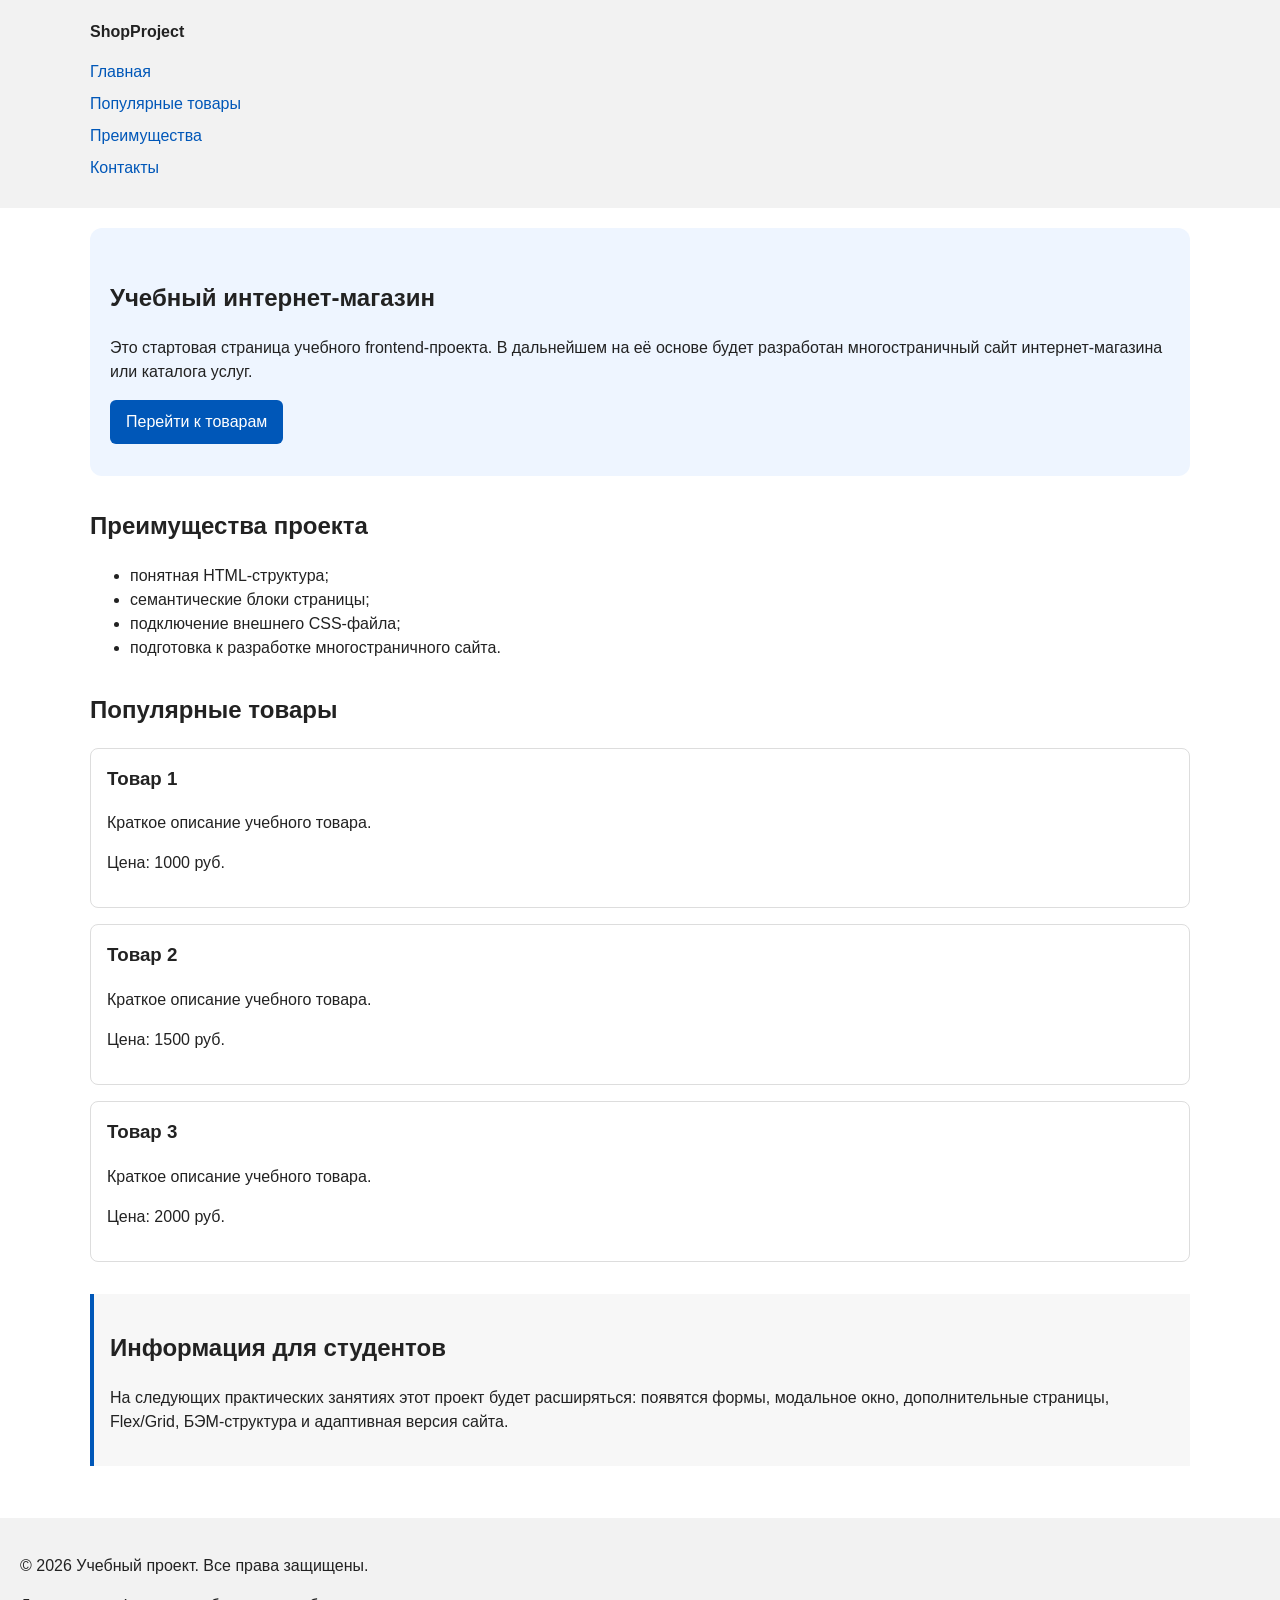
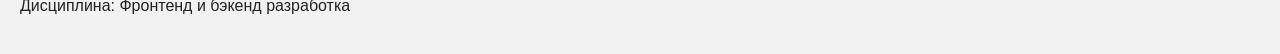
==== index.html @ cfc7582e "feat: add semantic HTML structure and base CSS styles" ====
<!DOCTYPE html>
<html lang="ru">
<head>
  <meta charset="UTF-8">
  <meta name="viewport" content="width=device-width, initial-scale=1.0">
  <title>Учебный интернет-магазин</title>
  <link rel="stylesheet" href="css/style.css">
</head>
<body>
  <header>
    <div class="site-header">
      <a class="site-logo" href="index.html">ShopProject</a>
      <nav class="site-nav" aria-label="Основная навигация">
        <ul class="site-nav__list">
          <li><a href="index.html">Главная</a></li>
          <li><a href="#popular">Популярные товары</a></li>
          <li><a href="#advantages">Преимущества</a></li>
          <li><a href="#contacts">Контакты</a></li>
        </ul>
      </nav>
    </div>
  </header>

  <main>
    <section class="hero">
      <h1>Учебный интернет-магазин</h1>
      <p>
        Это стартовая страница учебного frontend-проекта.
        В дальнейшем на её основе будет разработан многостраничный сайт
        интернет-магазина или каталога услуг.
      </p>
      <a class="button" href="#popular">Перейти к товарам</a>
    </section>

    <section class="section" id="advantages">
      <h2>Преимущества проекта</h2>
      <ul class="advantages-list">
        <li>понятная HTML-структура;</li>
        <li>семантические блоки страницы;</li>
        <li>подключение внешнего CSS-файла;</li>
        <li>подготовка к разработке многостраничного сайта.</li>
      </ul>
    </section>

    <section class="section" id="popular">
      <h2>Популярные товары</h2>

      <article class="product-card">
        <h3>Товар 1</h3>
        <p>Краткое описание учебного товара.</p>
        <p>Цена: 1000 руб.</p>
      </article>

      <article class="product-card">
        <h3>Товар 2</h3>
        <p>Краткое описание учебного товара.</p>
        <p>Цена: 1500 руб.</p>
      </article>

      <article class="product-card">
        <h3>Товар 3</h3>
        <p>Краткое описание учебного товара.</p>
        <p>Цена: 2000 руб.</p>
      </article>
    </section>

    <aside class="aside-info">
      <h2>Информация для студентов</h2>
      <p>
        На следующих практических занятиях этот проект будет расширяться:
        появятся формы, модальное окно, дополнительные страницы, Flex/Grid,
        БЭМ-структура и адаптивная версия сайта.
      </p>
    </aside>
  </main>

  <footer id="contacts">
    <p>&copy; 2026 Учебный проект. Все права защищены.</p>
    <p>Дисциплина: Фронтенд и бэкенд разработка</p>
  </footer>
</body>
</html>
---- css/style.css ----
/*
  Универсальное правило для всех элементов.
  border-box делает расчёт размеров более понятным:
  width включает content, padding и border.
*/
* {
  box-sizing: border-box;
}

/*
  Убираем стандартный внешний отступ браузера у body.
  Без этого вокруг страницы может появиться белая рамка.
*/
body {
  margin: 0;
  font-family: Arial, sans-serif;
  line-height: 1.5;
  color: #222222;
  background-color: #ffffff;
}

/*
  Задаём внутренние отступы для основных областей страницы.
  Это делает содержимое визуально отделённым от краёв окна браузера.
*/
header,
main,
footer {
  padding: 20px;
}

/*
  Оформляем шапку страницы.
  Пока используется простой светло-серый фон.
*/
header {
  background-color: #f2f2f2;
}

/*
  Оформляем подвал страницы тем же фоном,
  чтобы визуально отделить его от основного содержимого.
*/
footer {
  background-color: #f2f2f2;
}

/*
  Ограничиваем ширину содержимого шапки,
  чтобы оно не растягивалось слишком сильно на широких экранах.
*/
.site-header {
  max-width: 1100px;
  margin: 0 auto;
}

/* Оформляем текстовый логотип. */
.site-logo {
  font-weight: bold;
  text-decoration: none;
  color: #222222;
}

/* Убираем стандартные отступы и маркеры списка навигации. */
.site-nav__list {
  padding: 0;
  margin: 16px 0 0;
  list-style: none;
}

/* Добавляем расстояние между пунктами меню. */
.site-nav__list li {
  margin-bottom: 8px;
}

/* Оформляем ссылки меню. */
.site-nav__list a {
  color: #0057b8;
  text-decoration: none;
}

/*
  При наведении мыши подчёркиваем ссылку.
  Подробно состояния интерфейса будут рассмотрены позже.
*/
.site-nav__list a:hover {
  text-decoration: underline;
}

/*
  Hero-блок — первый крупный блок страницы.
  Он визуально отделяется от остальных разделов фоном и отступами.
*/
.hero {
  max-width: 1100px;
  margin: 0 auto 32px;
  padding: 32px 20px;
  background-color: #eef5ff;
  border-radius: 12px;
}

/* Общий класс для разделов страницы. */
.section {
  max-width: 1100px;
  margin: 0 auto 32px;
}

/* Убираем лишний верхний отступ у заголовков разделов. */
.section h2 {
  margin-top: 0;
}

/*
  Карточка товара — самостоятельный блок.
  На следующих занятиях карточки будут доработаны и выстроены в сетку.
*/
.product-card {
  margin-bottom: 16px;
  padding: 16px;
  border: 1px solid #dddddd;
  border-radius: 8px;
  background-color: #ffffff;
}

/* Убираем лишний верхний отступ у заголовка карточки. */
.product-card h3 {
  margin-top: 0;
}

/* Пока это обычная ссылка, но визуально она оформляется как кнопка. */
.button {
  display: inline-block;
  padding: 10px 16px;
  color: #ffffff;
  background-color: #0057b8;
  text-decoration: none;
  border-radius: 6px;
}

/* Простое состояние наведения для кнопки. */
.button:hover {
  background-color: #003f86;
}

/* Дополнительный информационный блок. */
.aside-info {
  max-width: 1100px;
  margin: 0 auto 32px;
  padding: 16px;
  border-left: 4px solid #0057b8;
  background-color: #f7f7f7;
}
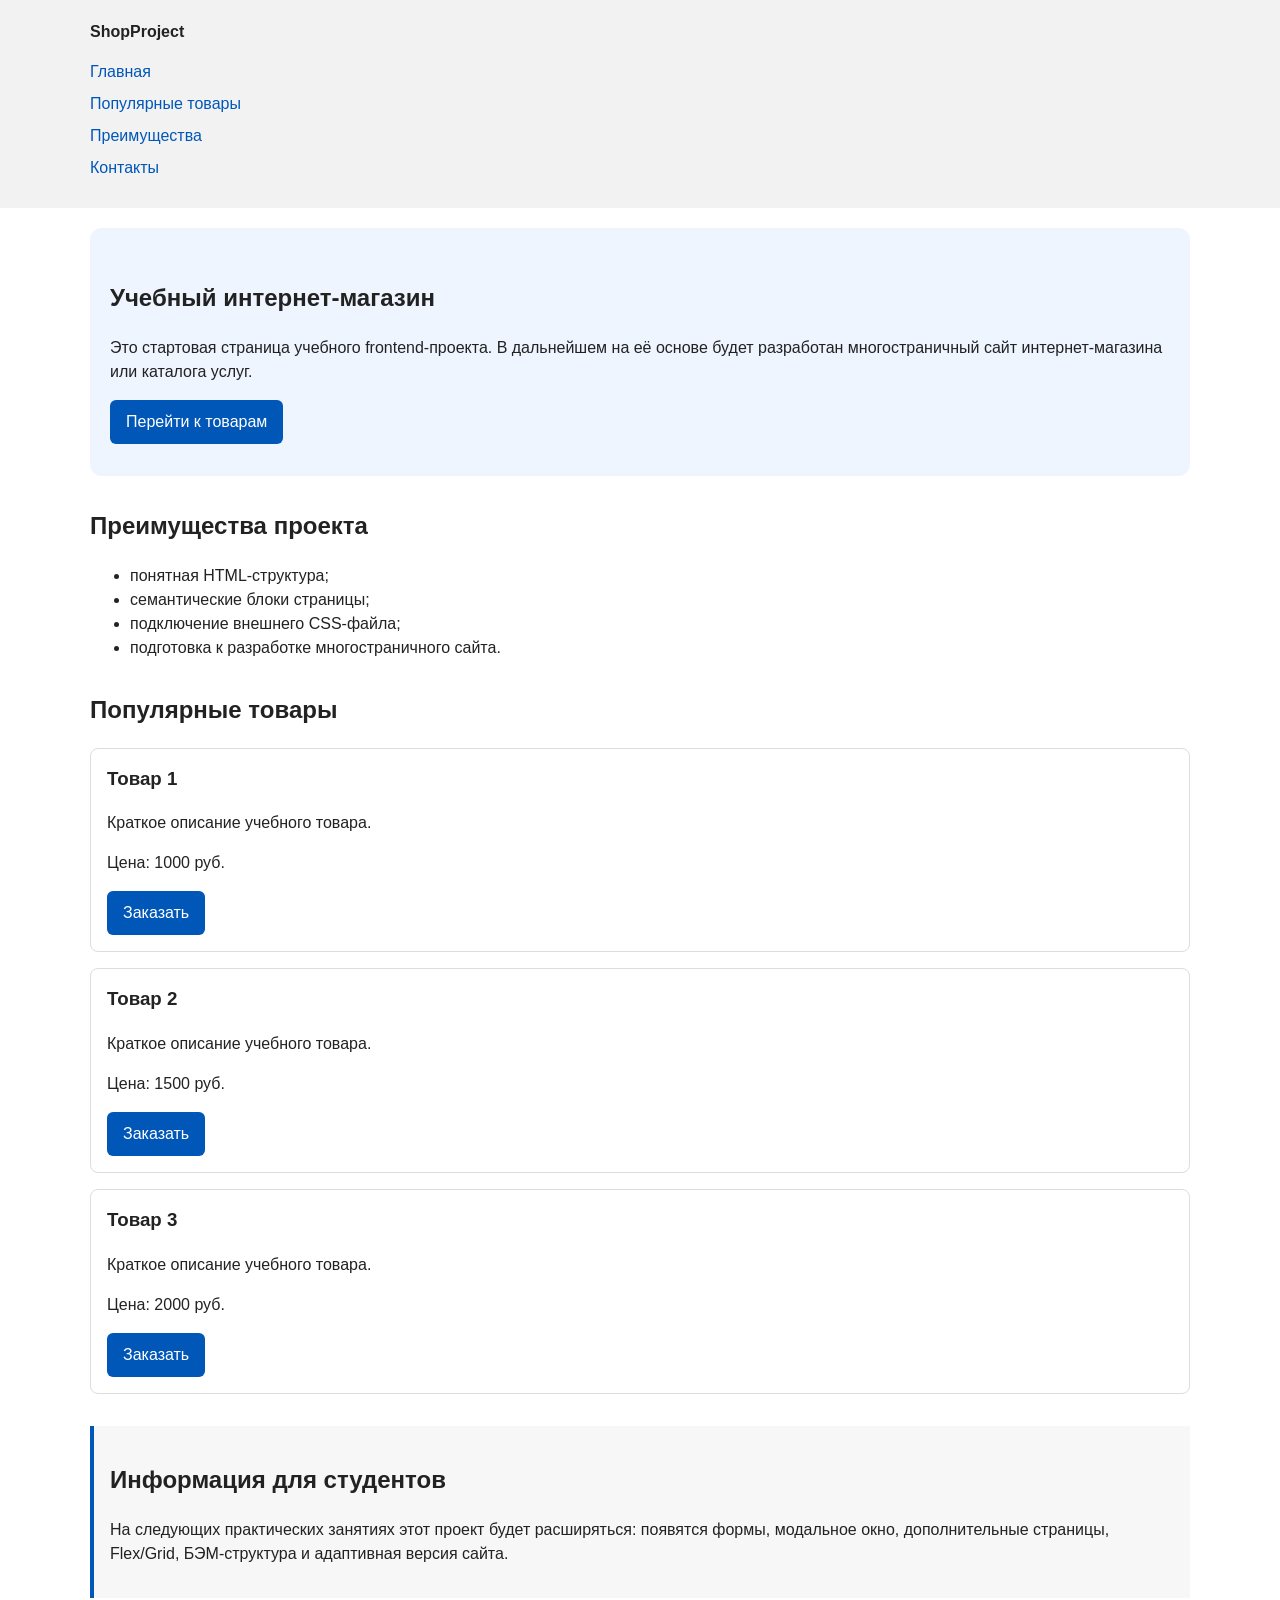
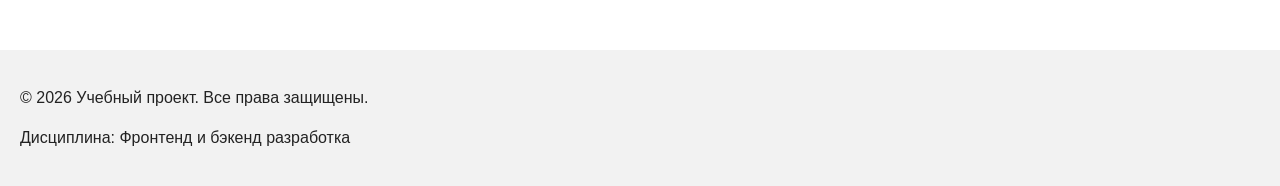
==== commit 3c195442: "feat: add order form modal and validation" ====
--- a/index.html
+++ b/index.html
@@ -5,6 +5,7 @@
   <meta name="viewport" content="width=device-width, initial-scale=1.0">
   <title>Учебный интернет-магазин</title>
   <link rel="stylesheet" href="css/style.css">
+  <script src="js/main.js" defer></script>
 </head>
 <body>
   <header>
@@ -49,18 +50,27 @@
         <h3>Товар 1</h3>
         <p>Краткое описание учебного товара.</p>
         <p>Цена: 1000 руб.</p>
+        <button class="button product-card__button" type="button" data-product="Товар 1">
+          Заказать
+        </button>
       </article>
 
       <article class="product-card">
         <h3>Товар 2</h3>
         <p>Краткое описание учебного товара.</p>
         <p>Цена: 1500 руб.</p>
+        <button class="button product-card__button" type="button" data-product="Товар 2">
+          Заказать
+        </button>
       </article>
 
       <article class="product-card">
         <h3>Товар 3</h3>
         <p>Краткое описание учебного товара.</p>
         <p>Цена: 2000 руб.</p>
+        <button class="button product-card__button" type="button" data-product="Товар 3">
+          Заказать
+        </button>
       </article>
     </section>
 
@@ -78,5 +88,93 @@
     <p>&copy; 2026 Учебный проект. Все права защищены.</p>
     <p>Дисциплина: Фронтенд и бэкенд разработка</p>
   </footer>
+
+  <dialog class="order-dialog" id="order-dialog" aria-labelledby="order-dialog-title">
+    <h2 id="order-dialog-title">Оформление заявки</h2>
+
+    <form class="order-form" id="order-form" action="#" method="post" novalidate>
+      <input id="selected-product" name="selected-product" type="hidden">
+
+      <div class="form-field">
+        <label for="order-name">Имя</label>
+        <input
+          id="order-name"
+          name="name"
+          type="text"
+          placeholder="Введите ваше имя"
+          minlength="2"
+          autocomplete="given-name"
+          required
+        >
+      </div>
+
+      <div class="form-field">
+        <label for="order-email">E-mail</label>
+        <input
+          id="order-email"
+          name="email"
+          type="email"
+          placeholder="example@mail.ru"
+          autocomplete="email"
+          required
+        >
+      </div>
+
+      <div class="form-field">
+        <label for="order-phone">Телефон</label>
+        <input
+          id="order-phone"
+          name="phone"
+          type="tel"
+          inputmode="tel"
+          placeholder="+7 (900) 000-00-00"
+          pattern="^\+7 \(\d{3}\) \d{3}-\d{2}-\d{2}$"
+          required
+        >
+        <small>Формат: +7 (900) 000-00-00</small>
+      </div>
+
+      <div class="form-field">
+        <label for="order-date">Дата связи</label>
+        <input id="order-date" name="date" type="date">
+      </div>
+
+      <div class="form-field">
+        <label for="order-topic">Тема заявки</label>
+        <select id="order-topic" name="topic" required>
+          <option value="">Выберите тему</option>
+          <option value="product">Заказ товара</option>
+          <option value="consultation">Консультация</option>
+          <option value="delivery">Доставка</option>
+        </select>
+      </div>
+
+      <div class="form-field">
+        <label for="order-comment">Комментарий</label>
+        <textarea
+          id="order-comment"
+          name="comment"
+          rows="4"
+          placeholder="Укажите дополнительную информацию"
+        ></textarea>
+      </div>
+
+      <div class="form-field form-field--checkbox">
+        <label>
+          <input id="order-agreement" name="agreement" type="checkbox" required>
+          Я согласен на обработку данных
+        </label>
+      </div>
+
+      <div class="form-actions">
+        <button type="button" id="close-order-dialog">Закрыть</button>
+        <button type="submit">Отправить заявку</button>
+      </div>
+    </form>
+  </dialog>
+
+  <p class="success-message" id="success-message" hidden>
+    Форма успешно отправлена!
+  </p>
 </body>
 </html>
--- a/css/style.css
+++ b/css/style.css
@@ -127,14 +127,20 @@
   margin-top: 0;
 }
 
-/* Пока это обычная ссылка, но визуально она оформляется как кнопка. */
+/*
+  Класс кнопки используется и для ссылок, и для элементов button.
+  У button убираем стандартную рамку и наследуем шрифт страницы.
+*/
 .button {
   display: inline-block;
   padding: 10px 16px;
   color: #ffffff;
   background-color: #0057b8;
   text-decoration: none;
+  border: none;
   border-radius: 6px;
+  font: inherit;
+  cursor: pointer;
 }
 
 /* Простое состояние наведения для кнопки. */
@@ -150,3 +156,95 @@
   border-left: 4px solid #0057b8;
   background-color: #f7f7f7;
 }
+
+/*
+  Модальное окно.
+  Элемент dialog сам умеет открываться поверх страницы.
+*/
+.order-dialog {
+  width: min(100% - 32px, 560px);
+  padding: 24px;
+  border: none;
+  border-radius: 12px;
+}
+
+/* Затемнение фона за модальным окном. */
+.order-dialog::backdrop {
+  background-color: rgba(0, 0, 0, 0.5);
+}
+
+/* Поле формы: каждый блок получает нижний отступ. */
+.form-field {
+  margin-bottom: 16px;
+}
+
+/* Подпись поля. */
+.form-field label {
+  display: block;
+  margin-bottom: 6px;
+}
+
+/* Основные поля формы. */
+.form-field input,
+.form-field select,
+.form-field textarea {
+  width: 100%;
+  padding: 10px 12px;
+  border: 1px solid #cccccc;
+  border-radius: 6px;
+  font: inherit;
+}
+
+/* Checkbox не должен занимать всю ширину. */
+.form-field input[type="checkbox"] {
+  width: auto;
+}
+
+/* Подсказка под полем телефона. */
+.form-field small {
+  display: block;
+  margin-top: 4px;
+  color: #666666;
+}
+
+/* Видимый фокус для клавиатурной навигации. */
+.form-field input:focus-visible,
+.form-field select:focus-visible,
+.form-field textarea:focus-visible,
+.form-actions button:focus-visible {
+  outline: 2px solid #0057b8;
+  outline-offset: 2px;
+}
+
+/*
+  Подсветка ошибочных полей.
+  Атрибут aria-invalid добавляется через JavaScript.
+  Селекторы уточнены через .form-field, иначе правило
+  .form-field input с рамкой #cccccc перебило бы цвет ошибки.
+*/
+.form-field input[aria-invalid="true"],
+.form-field select[aria-invalid="true"],
+.form-field textarea[aria-invalid="true"] {
+  border-color: #b00020;
+}
+
+/* У checkbox рамка не отображается, поэтому подсвечиваем контуром. */
+.form-field input[type="checkbox"][aria-invalid="true"] {
+  outline: 2px solid #b00020;
+}
+
+/* Кнопки формы. */
+.form-actions {
+  display: flex;
+  gap: 12px;
+  margin-top: 20px;
+}
+
+/* Сообщение об успешной отправке. */
+.success-message {
+  max-width: 1100px;
+  margin: 24px auto;
+  padding: 16px;
+  border-left: 4px solid #168a2f;
+  background-color: #eefaf0;
+}
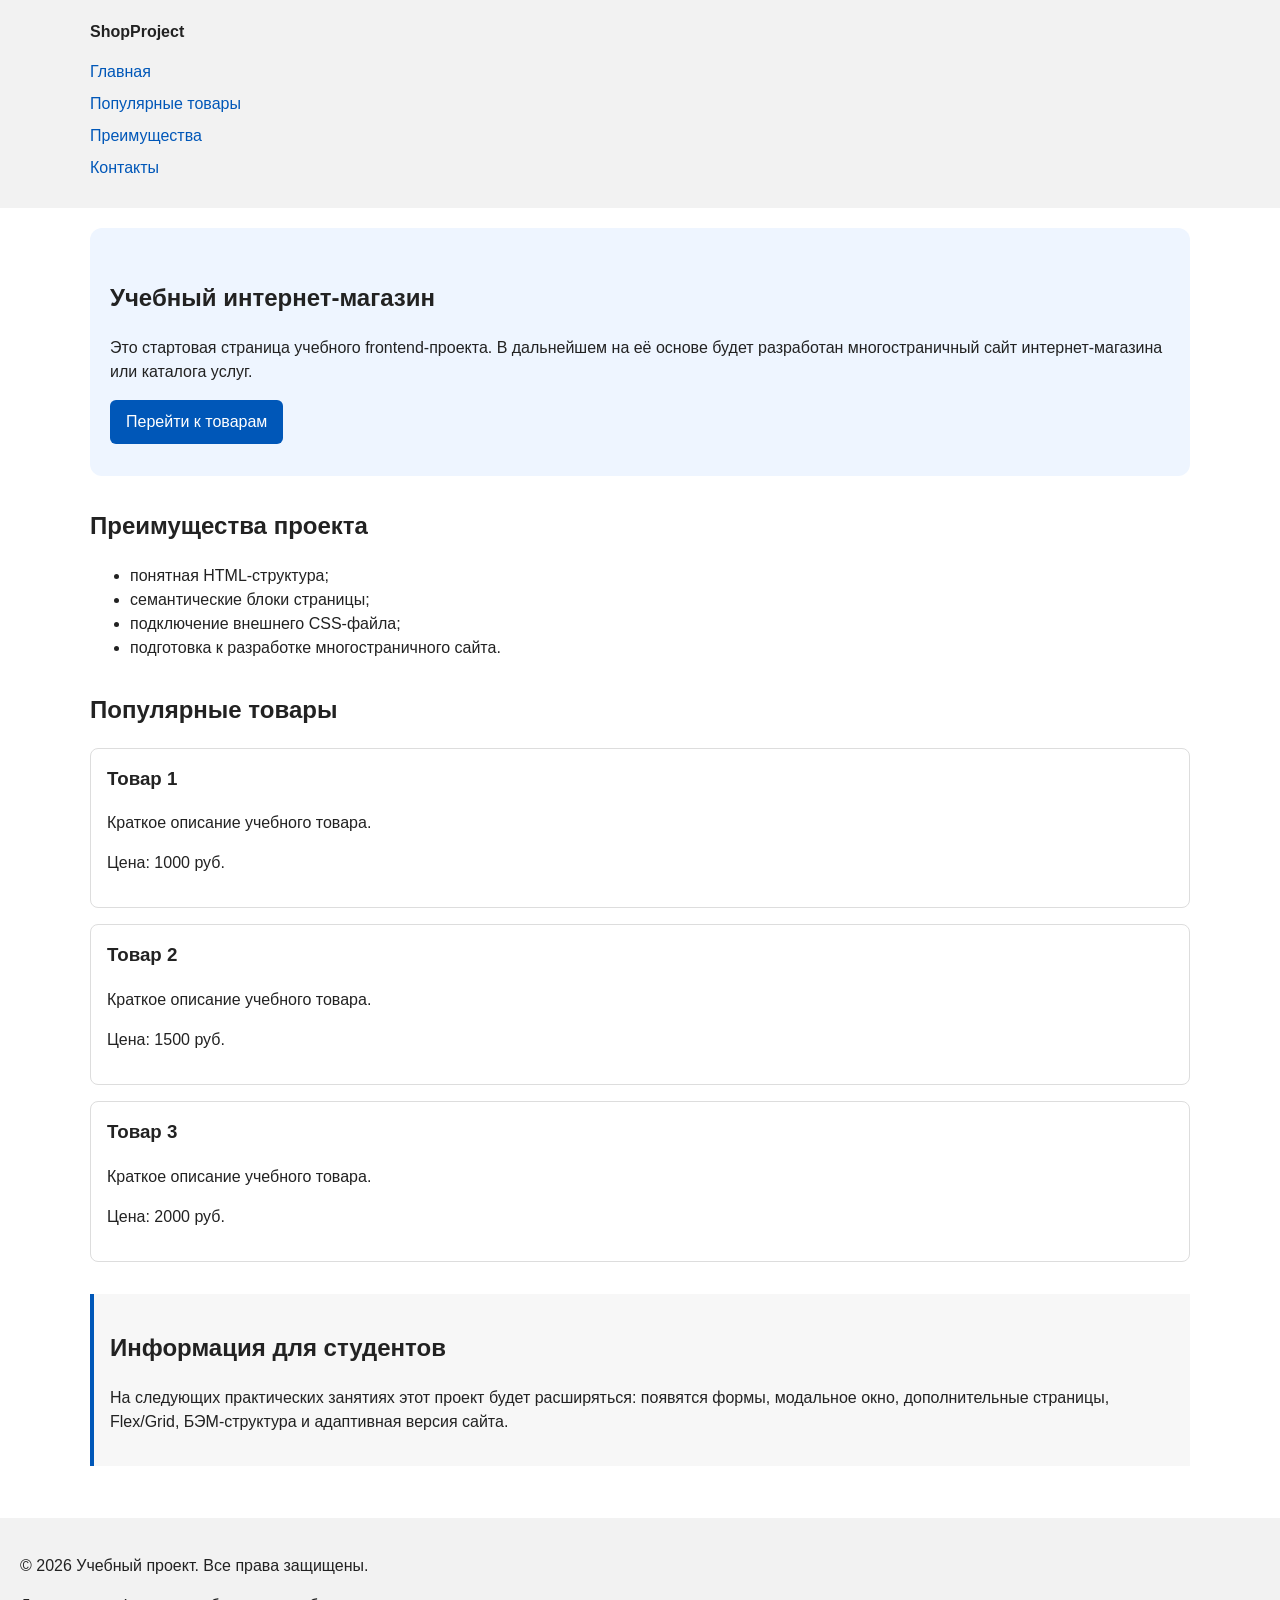
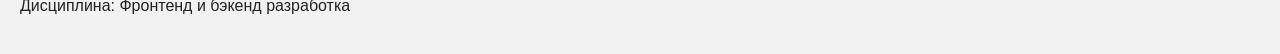
==== commit 5dd61b10: "Merge pull request #2 from sho6ot/feature/html-css-start-page feat: add semantic HTML structure and " ====
--- a/index.html
+++ b/index.html
@@ -5,7 +5,6 @@
   <meta name="viewport" content="width=device-width, initial-scale=1.0">
   <title>Учебный интернет-магазин</title>
   <link rel="stylesheet" href="css/style.css">
-  <script src="js/main.js" defer></script>
 </head>
 <body>
   <header>
@@ -50,27 +49,18 @@
         <h3>Товар 1</h3>
         <p>Краткое описание учебного товара.</p>
         <p>Цена: 1000 руб.</p>
-        <button class="button product-card__button" type="button" data-product="Товар 1">
-          Заказать
-        </button>
       </article>
 
       <article class="product-card">
         <h3>Товар 2</h3>
         <p>Краткое описание учебного товара.</p>
         <p>Цена: 1500 руб.</p>
-        <button class="button product-card__button" type="button" data-product="Товар 2">
-          Заказать
-        </button>
       </article>
 
       <article class="product-card">
         <h3>Товар 3</h3>
         <p>Краткое описание учебного товара.</p>
         <p>Цена: 2000 руб.</p>
-        <button class="button product-card__button" type="button" data-product="Товар 3">
-          Заказать
-        </button>
       </article>
     </section>
 
@@ -88,93 +78,5 @@
     <p>&copy; 2026 Учебный проект. Все права защищены.</p>
     <p>Дисциплина: Фронтенд и бэкенд разработка</p>
   </footer>
-
-  <dialog class="order-dialog" id="order-dialog" aria-labelledby="order-dialog-title">
-    <h2 id="order-dialog-title">Оформление заявки</h2>
-
-    <form class="order-form" id="order-form" action="#" method="post" novalidate>
-      <input id="selected-product" name="selected-product" type="hidden">
-
-      <div class="form-field">
-        <label for="order-name">Имя</label>
-        <input
-          id="order-name"
-          name="name"
-          type="text"
-          placeholder="Введите ваше имя"
-          minlength="2"
-          autocomplete="given-name"
-          required
-        >
-      </div>
-
-      <div class="form-field">
-        <label for="order-email">E-mail</label>
-        <input
-          id="order-email"
-          name="email"
-          type="email"
-          placeholder="example@mail.ru"
-          autocomplete="email"
-          required
-        >
-      </div>
-
-      <div class="form-field">
-        <label for="order-phone">Телефон</label>
-        <input
-          id="order-phone"
-          name="phone"
-          type="tel"
-          inputmode="tel"
-          placeholder="+7 (900) 000-00-00"
-          pattern="^\+7 \(\d{3}\) \d{3}-\d{2}-\d{2}$"
-          required
-        >
-        <small>Формат: +7 (900) 000-00-00</small>
-      </div>
-
-      <div class="form-field">
-        <label for="order-date">Дата связи</label>
-        <input id="order-date" name="date" type="date">
-      </div>
-
-      <div class="form-field">
-        <label for="order-topic">Тема заявки</label>
-        <select id="order-topic" name="topic" required>
-          <option value="">Выберите тему</option>
-          <option value="product">Заказ товара</option>
-          <option value="consultation">Консультация</option>
-          <option value="delivery">Доставка</option>
-        </select>
-      </div>
-
-      <div class="form-field">
-        <label for="order-comment">Комментарий</label>
-        <textarea
-          id="order-comment"
-          name="comment"
-          rows="4"
-          placeholder="Укажите дополнительную информацию"
-        ></textarea>
-      </div>
-
-      <div class="form-field form-field--checkbox">
-        <label>
-          <input id="order-agreement" name="agreement" type="checkbox" required>
-          Я согласен на обработку данных
-        </label>
-      </div>
-
-      <div class="form-actions">
-        <button type="button" id="close-order-dialog">Закрыть</button>
-        <button type="submit">Отправить заявку</button>
-      </div>
-    </form>
-  </dialog>
-
-  <p class="success-message" id="success-message" hidden>
-    Форма успешно отправлена!
-  </p>
 </body>
 </html>
--- a/css/style.css
+++ b/css/style.css
@@ -127,20 +127,14 @@
   margin-top: 0;
 }
 
-/*
-  Класс кнопки используется и для ссылок, и для элементов button.
-  У button убираем стандартную рамку и наследуем шрифт страницы.
-*/
+/* Пока это обычная ссылка, но визуально она оформляется как кнопка. */
 .button {
   display: inline-block;
   padding: 10px 16px;
   color: #ffffff;
   background-color: #0057b8;
   text-decoration: none;
-  border: none;
   border-radius: 6px;
-  font: inherit;
-  cursor: pointer;
 }
 
 /* Простое состояние наведения для кнопки. */
@@ -156,95 +150,3 @@
   border-left: 4px solid #0057b8;
   background-color: #f7f7f7;
 }
-
-/*
-  Модальное окно.
-  Элемент dialog сам умеет открываться поверх страницы.
-*/
-.order-dialog {
-  width: min(100% - 32px, 560px);
-  padding: 24px;
-  border: none;
-  border-radius: 12px;
-}
-
-/* Затемнение фона за модальным окном. */
-.order-dialog::backdrop {
-  background-color: rgba(0, 0, 0, 0.5);
-}
-
-/* Поле формы: каждый блок получает нижний отступ. */
-.form-field {
-  margin-bottom: 16px;
-}
-
-/* Подпись поля. */
-.form-field label {
-  display: block;
-  margin-bottom: 6px;
-}
-
-/* Основные поля формы. */
-.form-field input,
-.form-field select,
-.form-field textarea {
-  width: 100%;
-  padding: 10px 12px;
-  border: 1px solid #cccccc;
-  border-radius: 6px;
-  font: inherit;
-}
-
-/* Checkbox не должен занимать всю ширину. */
-.form-field input[type="checkbox"] {
-  width: auto;
-}
-
-/* Подсказка под полем телефона. */
-.form-field small {
-  display: block;
-  margin-top: 4px;
-  color: #666666;
-}
-
-/* Видимый фокус для клавиатурной навигации. */
-.form-field input:focus-visible,
-.form-field select:focus-visible,
-.form-field textarea:focus-visible,
-.form-actions button:focus-visible {
-  outline: 2px solid #0057b8;
-  outline-offset: 2px;
-}
-
-/*
-  Подсветка ошибочных полей.
-  Атрибут aria-invalid добавляется через JavaScript.
-  Селекторы уточнены через .form-field, иначе правило
-  .form-field input с рамкой #cccccc перебило бы цвет ошибки.
-*/
-.form-field input[aria-invalid="true"],
-.form-field select[aria-invalid="true"],
-.form-field textarea[aria-invalid="true"] {
-  border-color: #b00020;
-}
-
-/* У checkbox рамка не отображается, поэтому подсвечиваем контуром. */
-.form-field input[type="checkbox"][aria-invalid="true"] {
-  outline: 2px solid #b00020;
-}
-
-/* Кнопки формы. */
-.form-actions {
-  display: flex;
-  gap: 12px;
-  margin-top: 20px;
-}
-
-/* Сообщение об успешной отправке. */
-.success-message {
-  max-width: 1100px;
-  margin: 24px auto;
-  padding: 16px;
-  border-left: 4px solid #168a2f;
-  background-color: #eefaf0;
-}
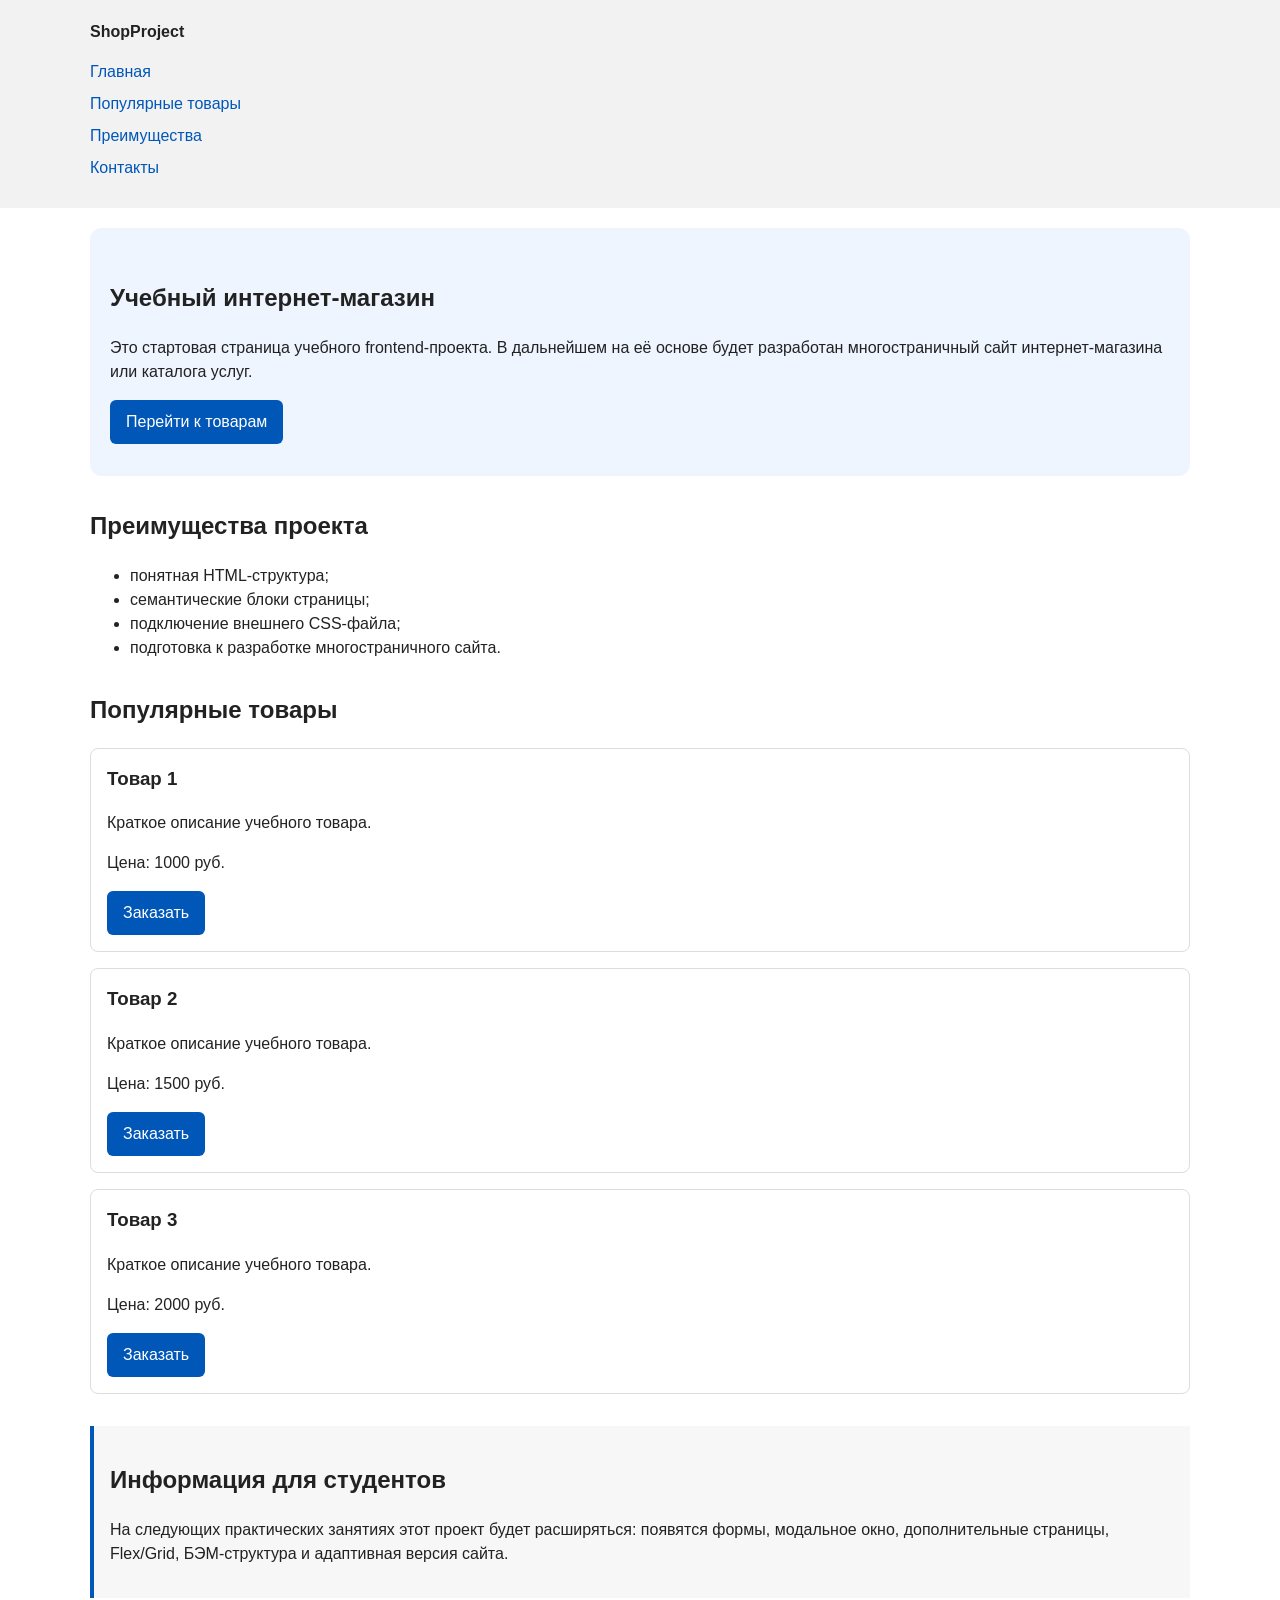
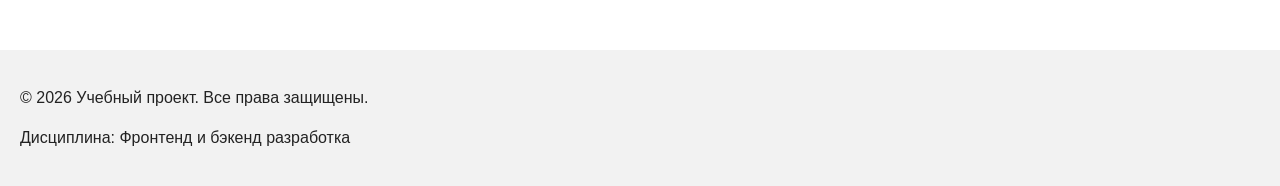
==== commit abac320d: "Merge pull request #3 from sho6ot/feature/form-modal-validation feat: add order form modal and valid" ====
--- a/index.html
+++ b/index.html
@@ -5,6 +5,7 @@
   <meta name="viewport" content="width=device-width, initial-scale=1.0">
   <title>Учебный интернет-магазин</title>
   <link rel="stylesheet" href="css/style.css">
+  <script src="js/main.js" defer></script>
 </head>
 <body>
   <header>
@@ -49,18 +50,27 @@
         <h3>Товар 1</h3>
         <p>Краткое описание учебного товара.</p>
         <p>Цена: 1000 руб.</p>
+        <button class="button product-card__button" type="button" data-product="Товар 1">
+          Заказать
+        </button>
       </article>
 
       <article class="product-card">
         <h3>Товар 2</h3>
         <p>Краткое описание учебного товара.</p>
         <p>Цена: 1500 руб.</p>
+        <button class="button product-card__button" type="button" data-product="Товар 2">
+          Заказать
+        </button>
       </article>
 
       <article class="product-card">
         <h3>Товар 3</h3>
         <p>Краткое описание учебного товара.</p>
         <p>Цена: 2000 руб.</p>
+        <button class="button product-card__button" type="button" data-product="Товар 3">
+          Заказать
+        </button>
       </article>
     </section>
 
@@ -78,5 +88,93 @@
     <p>&copy; 2026 Учебный проект. Все права защищены.</p>
     <p>Дисциплина: Фронтенд и бэкенд разработка</p>
   </footer>
+
+  <dialog class="order-dialog" id="order-dialog" aria-labelledby="order-dialog-title">
+    <h2 id="order-dialog-title">Оформление заявки</h2>
+
+    <form class="order-form" id="order-form" action="#" method="post" novalidate>
+      <input id="selected-product" name="selected-product" type="hidden">
+
+      <div class="form-field">
+        <label for="order-name">Имя</label>
+        <input
+          id="order-name"
+          name="name"
+          type="text"
+          placeholder="Введите ваше имя"
+          minlength="2"
+          autocomplete="given-name"
+          required
+        >
+      </div>
+
+      <div class="form-field">
+        <label for="order-email">E-mail</label>
+        <input
+          id="order-email"
+          name="email"
+          type="email"
+          placeholder="example@mail.ru"
+          autocomplete="email"
+          required
+        >
+      </div>
+
+      <div class="form-field">
+        <label for="order-phone">Телефон</label>
+        <input
+          id="order-phone"
+          name="phone"
+          type="tel"
+          inputmode="tel"
+          placeholder="+7 (900) 000-00-00"
+          pattern="^\+7 \(\d{3}\) \d{3}-\d{2}-\d{2}$"
+          required
+        >
+        <small>Формат: +7 (900) 000-00-00</small>
+      </div>
+
+      <div class="form-field">
+        <label for="order-date">Дата связи</label>
+        <input id="order-date" name="date" type="date">
+      </div>
+
+      <div class="form-field">
+        <label for="order-topic">Тема заявки</label>
+        <select id="order-topic" name="topic" required>
+          <option value="">Выберите тему</option>
+          <option value="product">Заказ товара</option>
+          <option value="consultation">Консультация</option>
+          <option value="delivery">Доставка</option>
+        </select>
+      </div>
+
+      <div class="form-field">
+        <label for="order-comment">Комментарий</label>
+        <textarea
+          id="order-comment"
+          name="comment"
+          rows="4"
+          placeholder="Укажите дополнительную информацию"
+        ></textarea>
+      </div>
+
+      <div class="form-field form-field--checkbox">
+        <label>
+          <input id="order-agreement" name="agreement" type="checkbox" required>
+          Я согласен на обработку данных
+        </label>
+      </div>
+
+      <div class="form-actions">
+        <button type="button" id="close-order-dialog">Закрыть</button>
+        <button type="submit">Отправить заявку</button>
+      </div>
+    </form>
+  </dialog>
+
+  <p class="success-message" id="success-message" hidden>
+    Форма успешно отправлена!
+  </p>
 </body>
 </html>
--- a/css/style.css
+++ b/css/style.css
@@ -127,14 +127,20 @@
   margin-top: 0;
 }
 
-/* Пока это обычная ссылка, но визуально она оформляется как кнопка. */
+/*
+  Класс кнопки используется и для ссылок, и для элементов button.
+  У button убираем стандартную рамку и наследуем шрифт страницы.
+*/
 .button {
   display: inline-block;
   padding: 10px 16px;
   color: #ffffff;
   background-color: #0057b8;
   text-decoration: none;
+  border: none;
   border-radius: 6px;
+  font: inherit;
+  cursor: pointer;
 }
 
 /* Простое состояние наведения для кнопки. */
@@ -150,3 +156,95 @@
   border-left: 4px solid #0057b8;
   background-color: #f7f7f7;
 }
+
+/*
+  Модальное окно.
+  Элемент dialog сам умеет открываться поверх страницы.
+*/
+.order-dialog {
+  width: min(100% - 32px, 560px);
+  padding: 24px;
+  border: none;
+  border-radius: 12px;
+}
+
+/* Затемнение фона за модальным окном. */
+.order-dialog::backdrop {
+  background-color: rgba(0, 0, 0, 0.5);
+}
+
+/* Поле формы: каждый блок получает нижний отступ. */
+.form-field {
+  margin-bottom: 16px;
+}
+
+/* Подпись поля. */
+.form-field label {
+  display: block;
+  margin-bottom: 6px;
+}
+
+/* Основные поля формы. */
+.form-field input,
+.form-field select,
+.form-field textarea {
+  width: 100%;
+  padding: 10px 12px;
+  border: 1px solid #cccccc;
+  border-radius: 6px;
+  font: inherit;
+}
+
+/* Checkbox не должен занимать всю ширину. */
+.form-field input[type="checkbox"] {
+  width: auto;
+}
+
+/* Подсказка под полем телефона. */
+.form-field small {
+  display: block;
+  margin-top: 4px;
+  color: #666666;
+}
+
+/* Видимый фокус для клавиатурной навигации. */
+.form-field input:focus-visible,
+.form-field select:focus-visible,
+.form-field textarea:focus-visible,
+.form-actions button:focus-visible {
+  outline: 2px solid #0057b8;
+  outline-offset: 2px;
+}
+
+/*
+  Подсветка ошибочных полей.
+  Атрибут aria-invalid добавляется через JavaScript.
+  Селекторы уточнены через .form-field, иначе правило
+  .form-field input с рамкой #cccccc перебило бы цвет ошибки.
+*/
+.form-field input[aria-invalid="true"],
+.form-field select[aria-invalid="true"],
+.form-field textarea[aria-invalid="true"] {
+  border-color: #b00020;
+}
+
+/* У checkbox рамка не отображается, поэтому подсвечиваем контуром. */
+.form-field input[type="checkbox"][aria-invalid="true"] {
+  outline: 2px solid #b00020;
+}
+
+/* Кнопки формы. */
+.form-actions {
+  display: flex;
+  gap: 12px;
+  margin-top: 20px;
+}
+
+/* Сообщение об успешной отправке. */
+.success-message {
+  max-width: 1100px;
+  margin: 24px auto;
+  padding: 16px;
+  border-left: 4px solid #168a2f;
+  background-color: #eefaf0;
+}
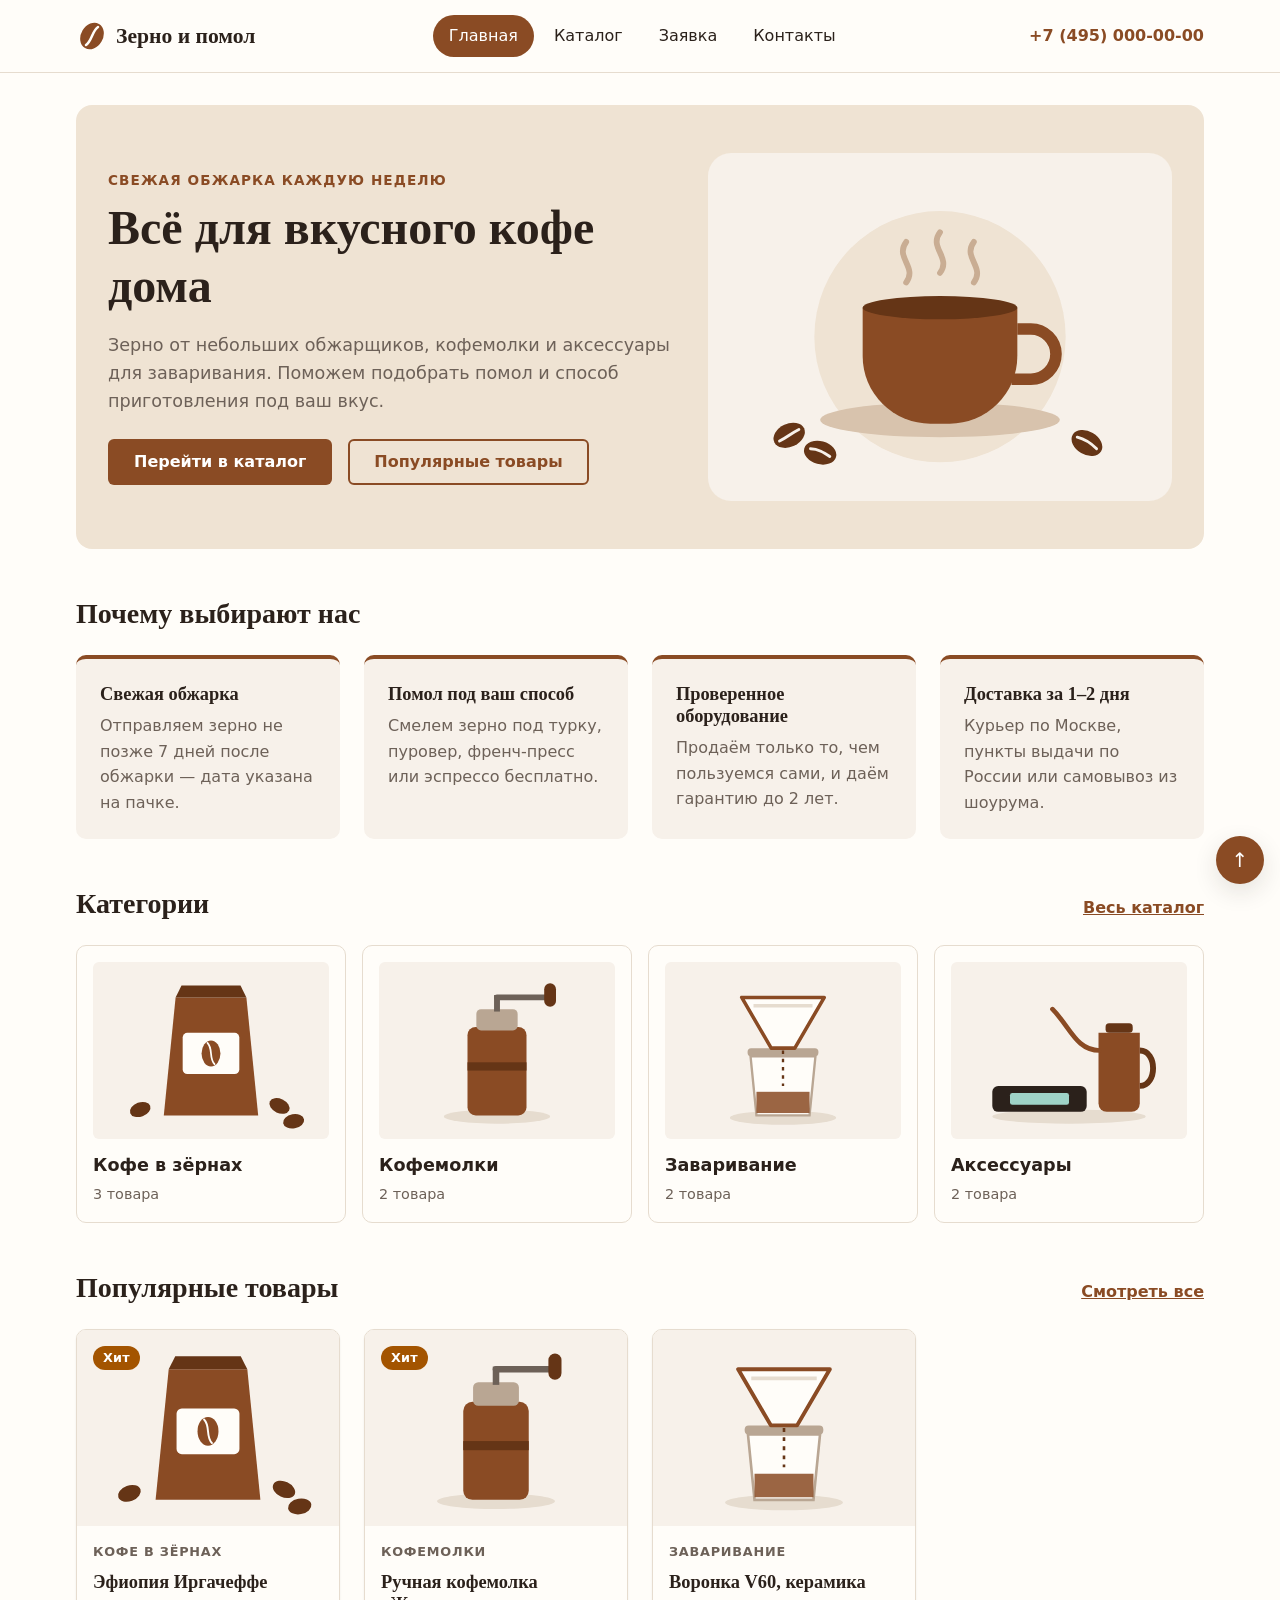
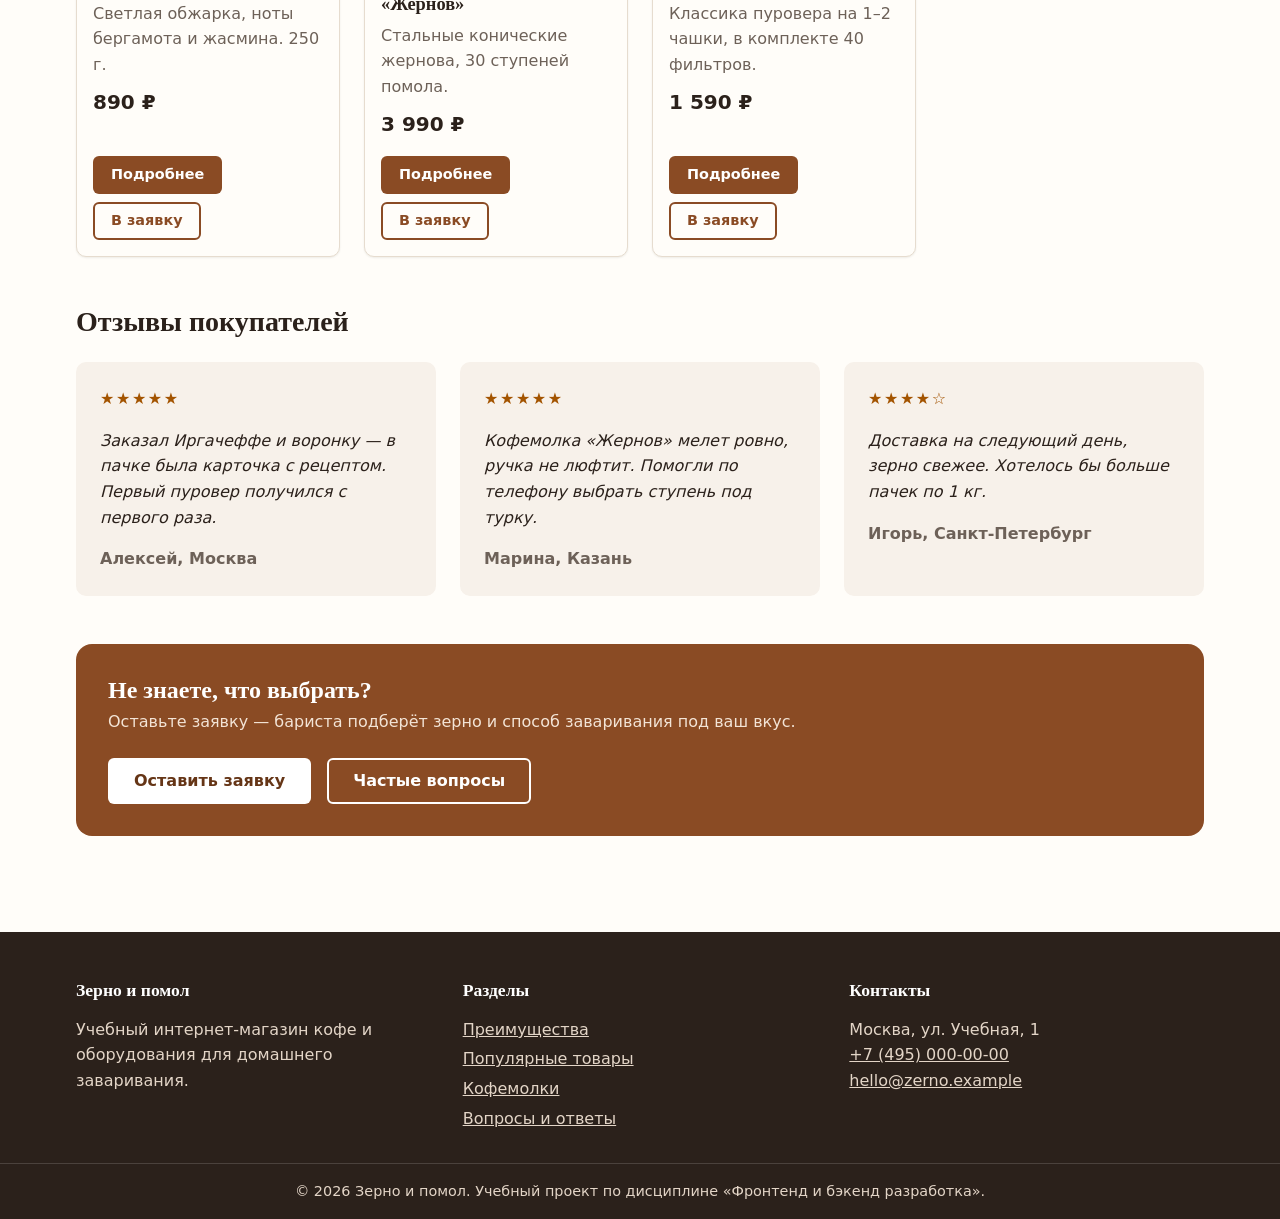
==== commit 939f0b03: "refactor: redesign main page with BEM, Flex/Grid and positioning" ====
--- a/index.html
+++ b/index.html
@@ -3,178 +3,228 @@
 <head>
   <meta charset="UTF-8">
   <meta name="viewport" content="width=device-width, initial-scale=1.0">
-  <title>Учебный интернет-магазин</title>
+  <title>Зерно и помол — кофе и оборудование для дома</title>
+  <meta name="description" content="Учебный интернет-магазин свежеобжаренного кофе, кофемолок и аксессуаров для заваривания дома.">
   <link rel="stylesheet" href="css/style.css">
-  <script src="js/main.js" defer></script>
 </head>
 <body>
-  <header>
-    <div class="site-header">
-      <a class="site-logo" href="index.html">ShopProject</a>
+  <a class="skip-link" href="#main">Перейти к основному содержимому</a>
+
+  <header class="site-header" id="top">
+    <div class="site-header__inner">
+      <a class="site-header__logo" href="index.html">
+        <svg class="site-header__logo-icon" viewBox="0 0 32 32" aria-hidden="true" focusable="false">
+          <ellipse cx="16" cy="16" rx="11" ry="14" transform="rotate(30 16 16)" fill="currentColor"/>
+          <path d="M10 25c6-4 6-14 12-18" fill="none" stroke="#fffdf9" stroke-width="2.5" stroke-linecap="round"/>
+        </svg>
+        Зерно и помол
+      </a>
       <nav class="site-nav" aria-label="Основная навигация">
         <ul class="site-nav__list">
-          <li><a href="index.html">Главная</a></li>
-          <li><a href="#popular">Популярные товары</a></li>
-          <li><a href="#advantages">Преимущества</a></li>
-          <li><a href="#contacts">Контакты</a></li>
+          <li class="site-nav__item"><a class="site-nav__link site-nav__link--active" href="index.html" aria-current="page">Главная</a></li>
+          <li class="site-nav__item"><a class="site-nav__link" href="catalog.html">Каталог</a></li>
+          <li class="site-nav__item"><a class="site-nav__link" href="order.html">Заявка</a></li>
+          <li class="site-nav__item"><a class="site-nav__link" href="contacts.html">Контакты</a></li>
         </ul>
       </nav>
+      <a class="site-header__phone" href="tel:+74950000000">+7 (495) 000-00-00</a>
     </div>
   </header>
 
-  <main>
-    <section class="hero">
-      <h1>Учебный интернет-магазин</h1>
-      <p>
-        Это стартовая страница учебного frontend-проекта.
-        В дальнейшем на её основе будет разработан многостраничный сайт
-        интернет-магазина или каталога услуг.
-      </p>
-      <a class="button" href="#popular">Перейти к товарам</a>
-    </section>
-
-    <section class="section" id="advantages">
-      <h2>Преимущества проекта</h2>
-      <ul class="advantages-list">
-        <li>понятная HTML-структура;</li>
-        <li>семантические блоки страницы;</li>
-        <li>подключение внешнего CSS-файла;</li>
-        <li>подготовка к разработке многостраничного сайта.</li>
+  <main class="page" id="main" tabindex="-1">
+    <section class="hero" aria-labelledby="hero-title">
+      <div class="hero__content">
+        <p class="hero__eyebrow">Свежая обжарка каждую неделю</p>
+        <h1 class="hero__title" id="hero-title">Всё для вкусного кофе дома</h1>
+        <p class="hero__text">
+          Зерно от небольших обжарщиков, кофемолки и аксессуары для заваривания.
+          Поможем подобрать помол и способ приготовления под ваш вкус.
+        </p>
+        <div class="hero__actions">
+          <a class="button" href="catalog.html">Перейти в каталог</a>
+          <a class="button button--secondary" href="#popular">Популярные товары</a>
+        </div>
+      </div>
+      <img class="hero__image" src="images/hero.svg" alt="" width="480" height="360">
+    </section>
+
+    <section class="section" id="advantages" aria-labelledby="advantages-title">
+      <h2 class="section__title" id="advantages-title">Почему выбирают нас</h2>
+      <ul class="advantages">
+        <li class="advantages__item">
+          <h3 class="advantages__title">Свежая обжарка</h3>
+          <p class="advantages__text">Отправляем зерно не позже 7 дней после обжарки — дата указана на пачке.</p>
+        </li>
+        <li class="advantages__item">
+          <h3 class="advantages__title">Помол под ваш способ</h3>
+          <p class="advantages__text">Смелем зерно под турку, пуровер, френч-пресс или эспрессо бесплатно.</p>
+        </li>
+        <li class="advantages__item">
+          <h3 class="advantages__title">Проверенное оборудование</h3>
+          <p class="advantages__text">Продаём только то, чем пользуемся сами, и даём гарантию до 2 лет.</p>
+        </li>
+        <li class="advantages__item">
+          <h3 class="advantages__title">Доставка за 1–2 дня</h3>
+          <p class="advantages__text">Курьер по Москве, пункты выдачи по России или самовывоз из шоурума.</p>
+        </li>
       </ul>
     </section>
 
-    <section class="section" id="popular">
-      <h2>Популярные товары</h2>
-
-      <article class="product-card">
-        <h3>Товар 1</h3>
-        <p>Краткое описание учебного товара.</p>
-        <p>Цена: 1000 руб.</p>
-        <button class="button product-card__button" type="button" data-product="Товар 1">
-          Заказать
-        </button>
-      </article>
-
-      <article class="product-card">
-        <h3>Товар 2</h3>
-        <p>Краткое описание учебного товара.</p>
-        <p>Цена: 1500 руб.</p>
-        <button class="button product-card__button" type="button" data-product="Товар 2">
-          Заказать
-        </button>
-      </article>
-
-      <article class="product-card">
-        <h3>Товар 3</h3>
-        <p>Краткое описание учебного товара.</p>
-        <p>Цена: 2000 руб.</p>
-        <button class="button product-card__button" type="button" data-product="Товар 3">
-          Заказать
-        </button>
-      </article>
-    </section>
-
-    <aside class="aside-info">
-      <h2>Информация для студентов</h2>
-      <p>
-        На следующих практических занятиях этот проект будет расширяться:
-        появятся формы, модальное окно, дополнительные страницы, Flex/Grid,
-        БЭМ-структура и адаптивная версия сайта.
-      </p>
+    <section class="section" id="categories" aria-labelledby="categories-title">
+      <div class="section__header">
+        <h2 class="section__title" id="categories-title">Категории</h2>
+        <a class="section__link" href="catalog.html">Весь каталог</a>
+      </div>
+      <ul class="category-list">
+        <li>
+          <a class="category-card" href="catalog.html#beans">
+            <img class="category-card__image" src="images/beans.svg" alt="" width="400" height="300" loading="lazy">
+            <span class="category-card__title">Кофе в зёрнах</span>
+            <span class="category-card__count">3 товара</span>
+          </a>
+        </li>
+        <li>
+          <a class="category-card" href="catalog.html#grinders">
+            <img class="category-card__image" src="images/grinder.svg" alt="" width="400" height="300" loading="lazy">
+            <span class="category-card__title">Кофемолки</span>
+            <span class="category-card__count">2 товара</span>
+          </a>
+        </li>
+        <li>
+          <a class="category-card" href="catalog.html#brewers">
+            <img class="category-card__image" src="images/brewer.svg" alt="" width="400" height="300" loading="lazy">
+            <span class="category-card__title">Заваривание</span>
+            <span class="category-card__count">2 товара</span>
+          </a>
+        </li>
+        <li>
+          <a class="category-card" href="catalog.html#accessories">
+            <img class="category-card__image" src="images/accessory.svg" alt="" width="400" height="300" loading="lazy">
+            <span class="category-card__title">Аксессуары</span>
+            <span class="category-card__count">2 товара</span>
+          </a>
+        </li>
+      </ul>
+    </section>
+
+    <section class="section" id="popular" aria-labelledby="popular-title">
+      <div class="section__header">
+        <h2 class="section__title" id="popular-title">Популярные товары</h2>
+        <a class="section__link" href="catalog.html">Смотреть все</a>
+      </div>
+      <div class="product-grid">
+        <article class="product-card" data-category="beans">
+          <span class="badge badge--hit product-card__badge">Хит</span>
+          <img class="product-card__image" src="images/beans.svg" alt="" width="400" height="300" loading="lazy">
+          <div class="product-card__body">
+            <p class="product-card__category">Кофе в зёрнах</p>
+            <h3 class="product-card__title">Эфиопия Иргачеффе</h3>
+            <p class="product-card__description">Светлая обжарка, ноты бергамота и жасмина. 250 г.</p>
+            <p class="product-card__price">890 ₽</p>
+            <div class="product-card__actions">
+              <a class="button button--small product-card__button" href="product.html">Подробнее</a>
+              <a class="button button--small button--secondary" href="order.html">В заявку</a>
+            </div>
+          </div>
+        </article>
+
+        <article class="product-card" data-category="grinders">
+          <span class="badge badge--hit product-card__badge">Хит</span>
+          <img class="product-card__image" src="images/grinder.svg" alt="" width="400" height="300" loading="lazy">
+          <div class="product-card__body">
+            <p class="product-card__category">Кофемолки</p>
+            <h3 class="product-card__title">Ручная кофемолка «Жернов»</h3>
+            <p class="product-card__description">Стальные конические жернова, 30 ступеней помола.</p>
+            <p class="product-card__price">3 990 ₽</p>
+            <div class="product-card__actions">
+              <a class="button button--small product-card__button" href="product.html">Подробнее</a>
+              <a class="button button--small button--secondary" href="order.html">В заявку</a>
+            </div>
+          </div>
+        </article>
+
+        <article class="product-card" data-category="brewers">
+          <img class="product-card__image" src="images/brewer.svg" alt="" width="400" height="300" loading="lazy">
+          <div class="product-card__body">
+            <p class="product-card__category">Заваривание</p>
+            <h3 class="product-card__title">Воронка V60, керамика</h3>
+            <p class="product-card__description">Классика пуровера на 1–2 чашки, в комплекте 40 фильтров.</p>
+            <p class="product-card__price">1 590 ₽</p>
+            <div class="product-card__actions">
+              <a class="button button--small product-card__button" href="product.html">Подробнее</a>
+              <a class="button button--small button--secondary" href="order.html">В заявку</a>
+            </div>
+          </div>
+        </article>
+      </div>
+    </section>
+
+    <section class="section" id="reviews" aria-labelledby="reviews-title">
+      <h2 class="section__title" id="reviews-title">Отзывы покупателей</h2>
+      <div class="reviews">
+        <figure class="review">
+          <p class="review__rating"><span aria-hidden="true">★★★★★</span><span class="visually-hidden">Оценка 5 из 5</span></p>
+          <blockquote class="review__text">
+            <p>Заказал Иргачеффе и воронку — в пачке была карточка с рецептом. Первый пуровер получился с первого раза.</p>
+          </blockquote>
+          <figcaption class="review__author">Алексей, Москва</figcaption>
+        </figure>
+        <figure class="review">
+          <p class="review__rating"><span aria-hidden="true">★★★★★</span><span class="visually-hidden">Оценка 5 из 5</span></p>
+          <blockquote class="review__text">
+            <p>Кофемолка «Жернов» мелет ровно, ручка не люфтит. Помогли по телефону выбрать ступень под турку.</p>
+          </blockquote>
+          <figcaption class="review__author">Марина, Казань</figcaption>
+        </figure>
+        <figure class="review">
+          <p class="review__rating"><span aria-hidden="true">★★★★☆</span><span class="visually-hidden">Оценка 4 из 5</span></p>
+          <blockquote class="review__text">
+            <p>Доставка на следующий день, зерно свежее. Хотелось бы больше пачек по 1 кг.</p>
+          </blockquote>
+          <figcaption class="review__author">Игорь, Санкт-Петербург</figcaption>
+        </figure>
+      </div>
+    </section>
+
+    <aside class="promo" aria-labelledby="promo-title">
+      <div>
+        <h2 class="promo__title" id="promo-title">Не знаете, что выбрать?</h2>
+        <p class="promo__text">Оставьте заявку — бариста подберёт зерно и способ заваривания под ваш вкус.</p>
+      </div>
+      <div class="promo__actions">
+        <a class="button button--light" href="order.html">Оставить заявку</a>
+        <a class="button button--ghost" href="contacts.html#faq">Частые вопросы</a>
+      </div>
     </aside>
   </main>
 
-  <footer id="contacts">
-    <p>&copy; 2026 Учебный проект. Все права защищены.</p>
-    <p>Дисциплина: Фронтенд и бэкенд разработка</p>
+  <footer class="site-footer" id="contacts">
+    <div class="site-footer__inner">
+      <div class="site-footer__column">
+        <h2 class="site-footer__title">Зерно и помол</h2>
+        <p class="site-footer__text">Учебный интернет-магазин кофе и оборудования для домашнего заваривания.</p>
+      </div>
+      <nav class="site-footer__column" aria-label="Разделы сайта">
+        <h2 class="site-footer__title">Разделы</h2>
+        <ul class="site-footer__list">
+          <li><a class="site-footer__link" href="index.html#advantages">Преимущества</a></li>
+          <li><a class="site-footer__link" href="index.html#popular">Популярные товары</a></li>
+          <li><a class="site-footer__link" href="catalog.html#grinders">Кофемолки</a></li>
+          <li><a class="site-footer__link" href="contacts.html#faq">Вопросы и ответы</a></li>
+        </ul>
+      </nav>
+      <div class="site-footer__column">
+        <h2 class="site-footer__title">Контакты</h2>
+        <address class="site-footer__address">
+          Москва, ул. Учебная, 1<br>
+          <a class="site-footer__link" href="tel:+74950000000">+7 (495) 000-00-00</a><br>
+          <a class="site-footer__link" href="mailto:hello@zerno.example">hello@zerno.example</a>
+        </address>
+      </div>
+    </div>
+    <p class="site-footer__bottom">&copy; 2026 Зерно и помол. Учебный проект по дисциплине «Фронтенд и бэкенд разработка».</p>
   </footer>
 
-  <dialog class="order-dialog" id="order-dialog" aria-labelledby="order-dialog-title">
-    <h2 id="order-dialog-title">Оформление заявки</h2>
-
-    <form class="order-form" id="order-form" action="#" method="post" novalidate>
-      <input id="selected-product" name="selected-product" type="hidden">
-
-      <div class="form-field">
-        <label for="order-name">Имя</label>
-        <input
-          id="order-name"
-          name="name"
-          type="text"
-          placeholder="Введите ваше имя"
-          minlength="2"
-          autocomplete="given-name"
-          required
-        >
-      </div>
-
-      <div class="form-field">
-        <label for="order-email">E-mail</label>
-        <input
-          id="order-email"
-          name="email"
-          type="email"
-          placeholder="example@mail.ru"
-          autocomplete="email"
-          required
-        >
-      </div>
-
-      <div class="form-field">
-        <label for="order-phone">Телефон</label>
-        <input
-          id="order-phone"
-          name="phone"
-          type="tel"
-          inputmode="tel"
-          placeholder="+7 (900) 000-00-00"
-          pattern="^\+7 \(\d{3}\) \d{3}-\d{2}-\d{2}$"
-          required
-        >
-        <small>Формат: +7 (900) 000-00-00</small>
-      </div>
-
-      <div class="form-field">
-        <label for="order-date">Дата связи</label>
-        <input id="order-date" name="date" type="date">
-      </div>
-
-      <div class="form-field">
-        <label for="order-topic">Тема заявки</label>
-        <select id="order-topic" name="topic" required>
-          <option value="">Выберите тему</option>
-          <option value="product">Заказ товара</option>
-          <option value="consultation">Консультация</option>
-          <option value="delivery">Доставка</option>
-        </select>
-      </div>
-
-      <div class="form-field">
-        <label for="order-comment">Комментарий</label>
-        <textarea
-          id="order-comment"
-          name="comment"
-          rows="4"
-          placeholder="Укажите дополнительную информацию"
-        ></textarea>
-      </div>
-
-      <div class="form-field form-field--checkbox">
-        <label>
-          <input id="order-agreement" name="agreement" type="checkbox" required>
-          Я согласен на обработку данных
-        </label>
-      </div>
-
-      <div class="form-actions">
-        <button type="button" id="close-order-dialog">Закрыть</button>
-        <button type="submit">Отправить заявку</button>
-      </div>
-    </form>
-  </dialog>
-
-  <p class="success-message" id="success-message" hidden>
-    Форма успешно отправлена!
-  </p>
+  <a class="to-top" href="#top" aria-label="Наверх">↑</a>
 </body>
 </html>
--- a/css/style.css
+++ b/css/style.css
@@ -1,250 +1,1479 @@
+/* ===============================
+   1. Переменные проекта
+   =============================== */
+
+:root {
+  /* Цвета: кофейная палитра проекта «Зерно и помол» */
+  --color-bg: #fffdf9;
+  --color-text: #2b211b;
+  --color-muted: #6d6158;
+  --color-primary: #8a4b24;
+  --color-primary-dark: #653516;
+  --color-primary-light: #f3e4d6;
+  --color-border: #e6dccf;
+  --color-input-border: #948373;
+  --color-surface: #f7f1ea;
+  --color-surface-accent: #efe3d3;
+  --color-footer: #2b211b;
+  --color-footer-text: #e3d5c7;
+  --color-danger: #b00020;
+  --color-success: #1f7a3a;
+  --color-success-bg: #edf7ef;
+  --color-hit: #a35400;
+  --color-new: #1f6f8b;
+  --color-focus: #1f6f8b;
+  --color-focus-on-dark: #f2c14e;
+  --color-white: #ffffff;
+  --color-backdrop: rgba(43, 33, 27, 0.6);
+
+  /* Шрифты */
+  --font-base: system-ui, -apple-system, "Segoe UI", Roboto, Arial, sans-serif;
+  --font-accent: Georgia, "Times New Roman", serif;
+
+  /* Отступы */
+  --space-xs: 4px;
+  --space-sm: 8px;
+  --space-md: 16px;
+  --space-lg: 24px;
+  --space-xl: 32px;
+  --space-2xl: 48px;
+
+  /* Скругления */
+  --radius-sm: 6px;
+  --radius-md: 10px;
+  --radius-lg: 16px;
+  --radius-round: 999px;
+
+  /* Тени */
+  --shadow-sm: 0 1px 2px rgba(43, 33, 27, 0.08);
+  --shadow-md: 0 8px 24px rgba(43, 33, 27, 0.12);
+
+  /* Размеры */
+  --container-width: 1160px;
+  --header-height: 72px;
+  --focus-ring: 3px solid var(--color-focus);
+
+  /* Слои: чем больше z-index, тем выше элемент */
+  --z-sticky: 10;
+  --z-to-top: 90;
+  --z-header: 100;
+  --z-skip-link: 200;
+}
+
+/* ===============================
+   2. Базовые стили
+   =============================== */
+
+*,
+*::before,
+*::after {
+  box-sizing: border-box;
+}
+
 /*
-  Универсальное правило для всех элементов.
-  border-box делает расчёт размеров более понятным:
-  width включает content, padding и border.
+  Плавная прокрутка к якорям. scroll-padding-top не даёт
+  липкой шапке закрыть заголовок раздела после перехода по якорю.
 */
-* {
-  box-sizing: border-box;
+html {
+  scroll-behavior: smooth;
+  scroll-padding-top: calc(var(--header-height) + var(--space-md));
+}
+
+body {
+  margin: 0;
+  font-family: var(--font-base);
+  line-height: 1.6;
+  color: var(--color-text);
+  background-color: var(--color-bg);
+}
+
+img {
+  display: block;
+  max-width: 100%;
+  height: auto;
+}
+
+h1,
+h2,
+h3 {
+  font-family: var(--font-accent);
+  line-height: 1.2;
+}
+
+a {
+  color: var(--color-primary);
+}
+
+a:hover {
+  color: var(--color-primary-dark);
+}
+
+/* Видимый фокус для навигации с клавиатуры. */
+a:focus-visible,
+button:focus-visible,
+input:focus-visible,
+select:focus-visible,
+textarea:focus-visible,
+summary:focus-visible {
+  outline: var(--focus-ring);
+  outline-offset: 3px;
+}
+
+/* main получает фокус программно (skip-link), рамка там не нужна. */
+main:focus {
+  outline: none;
+}
+
+/* Текст только для программ экранного доступа. */
+.visually-hidden {
+  position: absolute;
+  width: 1px;
+  height: 1px;
+  margin: -1px;
+  padding: 0;
+  overflow: hidden;
+  clip: rect(0 0 0 0);
+  white-space: nowrap;
+  border: 0;
+}
+
+/* Ссылка «Перейти к содержимому»: видна только при фокусе с клавиатуры. */
+.skip-link {
+  position: absolute;
+  top: calc(-1 * var(--space-2xl));
+  left: var(--space-md);
+  z-index: var(--z-skip-link);
+  padding: var(--space-sm) var(--space-md);
+  color: var(--color-white);
+  background-color: var(--color-primary-dark);
+  border-radius: var(--radius-sm);
+}
+
+.skip-link:focus {
+  top: var(--space-sm);
+  color: var(--color-white);
+}
+
+/* ===============================
+   3. Общие элементы интерфейса
+   =============================== */
+
+/* --- Кнопка (блок button) --- */
+
+.button {
+  display: inline-flex;
+  align-items: center;
+  justify-content: center;
+  min-height: 44px;
+  padding: var(--space-sm) var(--space-lg);
+  color: var(--color-white);
+  background-color: var(--color-primary);
+  border: 2px solid transparent;
+  border-radius: var(--radius-sm);
+  font: inherit;
+  font-weight: 600;
+  text-decoration: none;
+  cursor: pointer;
+  transition: background-color 0.2s, color 0.2s, border-color 0.2s;
+}
+
+.button:hover {
+  color: var(--color-white);
+  background-color: var(--color-primary-dark);
+}
+
+.button:active {
+  transform: translateY(1px);
+}
+
+/* Контурная кнопка для тёмного фона (промо-блок). */
+.button--ghost {
+  color: var(--color-white);
+  background-color: transparent;
+  border-color: var(--color-white);
+}
+
+.button--ghost:hover {
+  color: var(--color-primary-dark);
+  background-color: var(--color-white);
+}
+
+.button:focus-visible {
+  outline: var(--focus-ring);
+  outline-offset: 3px;
+}
+
+.button--secondary {
+  color: var(--color-primary);
+  background-color: transparent;
+  border-color: var(--color-primary);
+}
+
+.button--secondary:hover {
+  color: var(--color-white);
+  background-color: var(--color-primary);
+}
+
+.button--light {
+  color: var(--color-primary-dark);
+  background-color: var(--color-white);
+}
+
+.button--light:hover {
+  color: var(--color-primary-dark);
+  background-color: var(--color-primary-light);
+}
+
+.button--small {
+  min-height: 38px;
+  padding: var(--space-xs) var(--space-md);
+  font-size: 0.9rem;
+}
+
+/* Недоступная кнопка: приглушена и не реагирует на наведение. */
+button:disabled,
+.button--disabled {
+  opacity: 0.6;
+  cursor: not-allowed;
+}
+
+.button:disabled:hover,
+.button:disabled:active {
+  color: var(--color-white);
+  background-color: var(--color-primary);
+  transform: none;
+}
+
+/* --- Бейдж (Хит / Новинка / Скидка) --- */
+
+.badge {
+  display: inline-block;
+  padding: 2px 10px;
+  font-size: 0.8rem;
+  font-weight: 700;
+  letter-spacing: 0.02em;
+  color: var(--color-white);
+  background-color: var(--color-primary);
+  border-radius: var(--radius-round);
+}
+
+.badge--hit {
+  background-color: var(--color-hit);
+}
+
+.badge--new {
+  background-color: var(--color-new);
+}
+
+.badge--sale {
+  background-color: var(--color-danger);
+}
+
+.badge--muted {
+  background-color: var(--color-muted);
+}
+
+/* --- Уведомление --- */
+
+.notice {
+  margin: var(--space-md) 0 0;
+  padding: var(--space-md);
+  background-color: var(--color-surface);
+  border-left: 4px solid var(--color-primary);
+  border-radius: 0 var(--radius-sm) var(--radius-sm) 0;
+}
+
+.notice--success {
+  background-color: var(--color-success-bg);
+  border-left-color: var(--color-success);
+}
+
+.notice:focus {
+  outline: none;
+}
+
+/* --- Хлебные крошки --- */
+
+.breadcrumbs__list {
+  display: flex;
+  flex-wrap: wrap;
+  gap: var(--space-xs);
+  margin: 0 0 var(--space-lg);
+  padding: 0;
+  list-style: none;
+  font-size: 0.9rem;
+  color: var(--color-muted);
+}
+
+.breadcrumbs__item:not(:last-child)::after {
+  content: "/";
+  margin-left: var(--space-xs);
+}
+
+.breadcrumbs__link {
+  color: var(--color-muted);
+}
+
+.breadcrumbs__link:hover {
+  color: var(--color-primary);
+}
+
+/* --- Таблица --- */
+
+.table-wrapper {
+  margin-bottom: var(--space-lg);
+  overflow-x: auto;
+}
+
+.table {
+  width: 100%;
+  border-collapse: collapse;
+  background-color: var(--color-bg);
+}
+
+.table__caption {
+  padding-bottom: var(--space-sm);
+  font-family: var(--font-accent);
+  font-size: 1.15rem;
+  font-weight: 700;
+  text-align: left;
+}
+
+.table th,
+.table td {
+  padding: var(--space-sm) var(--space-md);
+  text-align: left;
+  vertical-align: top;
+  border-bottom: 1px solid var(--color-border);
+}
+
+.table thead th {
+  color: var(--color-white);
+  background-color: var(--color-primary);
+}
+
+.table tbody th {
+  font-weight: 600;
+}
+
+.table tbody tr:nth-child(even) {
+  background-color: var(--color-surface);
+}
+
+.table tbody tr:hover {
+  background-color: var(--color-primary-light);
+}
+
+.table--compare td,
+.table--compare thead th:not(:first-child) {
+  text-align: center;
+}
+
+/* ===============================
+   4. Каркас страницы: шапка, навигация, подвал
+   =============================== */
+
+.page {
+  display: block;
+  max-width: var(--container-width);
+  margin: 0 auto;
+  padding: var(--space-xl) var(--space-md) var(--space-2xl);
+}
+
+.page__title {
+  margin: 0 0 var(--space-sm);
+  font-size: clamp(1.8rem, 4vw, 2.5rem);
+}
+
+.page__lead {
+  max-width: 70ch;
+  margin: 0 0 var(--space-xl);
+  color: var(--color-muted);
+}
+
+.section {
+  margin-bottom: var(--space-2xl);
+}
+
+.section__header {
+  display: flex;
+  flex-wrap: wrap;
+  align-items: baseline;
+  justify-content: space-between;
+  gap: var(--space-md);
+  margin-bottom: var(--space-lg);
+}
+
+.section__title {
+  margin: 0 0 var(--space-lg);
+  font-size: 1.75rem;
+}
+
+.section__header .section__title {
+  margin-bottom: 0;
+}
+
+.section__text {
+  max-width: 70ch;
+  margin: 0 0 var(--space-md);
+}
+
+.section__link {
+  font-weight: 600;
+}
+
+/* --- Шапка: липкая, остаётся сверху при прокрутке --- */
+
+.site-header {
+  position: sticky;
+  top: 0;
+  z-index: var(--z-header);
+  background-color: rgba(255, 253, 249, 0.96);
+  border-bottom: 1px solid var(--color-border);
+}
+
+.site-header__inner {
+  display: flex;
+  flex-wrap: wrap;
+  align-items: center;
+  justify-content: space-between;
+  gap: var(--space-sm) var(--space-lg);
+  max-width: var(--container-width);
+  min-height: var(--header-height);
+  margin: 0 auto;
+  padding: var(--space-sm) var(--space-md);
+}
+
+.site-header__logo {
+  display: inline-flex;
+  align-items: center;
+  gap: var(--space-sm);
+  font-family: var(--font-accent);
+  font-size: 1.35rem;
+  font-weight: 700;
+  color: var(--color-text);
+  text-decoration: none;
+}
+
+.site-header__logo:hover {
+  color: var(--color-primary);
+}
+
+.site-header__logo-icon {
+  flex-shrink: 0;
+  width: 32px;
+  height: 32px;
+  color: var(--color-primary);
+}
+
+.site-header__phone {
+  font-weight: 600;
+  text-decoration: none;
+  white-space: nowrap;
+}
+
+/* --- Основная навигация --- */
+
+.site-nav__list {
+  display: flex;
+  flex-wrap: wrap;
+  gap: var(--space-xs);
+  margin: 0;
+  padding: 0;
+  list-style: none;
+}
+
+.site-nav__link {
+  display: block;
+  padding: var(--space-sm) var(--space-md);
+  font-weight: 500;
+  color: var(--color-text);
+  text-decoration: none;
+  border-radius: var(--radius-round);
+  transition: background-color 0.2s, color 0.2s;
+}
+
+.site-nav__link:hover {
+  color: var(--color-primary-dark);
+  background-color: var(--color-surface);
+}
+
+.site-nav__link--active,
+.site-nav__link--active:hover {
+  color: var(--color-white);
+  background-color: var(--color-primary);
+}
+
+/* --- Подвал --- */
+
+.site-footer {
+  color: var(--color-footer-text);
+  background-color: var(--color-footer);
+}
+
+.site-footer__inner {
+  display: grid;
+  grid-template-columns: repeat(auto-fit, minmax(220px, 1fr));
+  gap: var(--space-xl);
+  max-width: var(--container-width);
+  margin: 0 auto;
+  padding: var(--space-2xl) var(--space-md) var(--space-xl);
+}
+
+.site-footer__title {
+  margin: 0 0 var(--space-md);
+  font-size: 1.1rem;
+  color: var(--color-white);
+}
+
+.site-footer__text {
+  margin: 0;
+}
+
+.site-footer__list {
+  display: grid;
+  gap: var(--space-xs);
+  margin: 0;
+  padding: 0;
+  list-style: none;
+}
+
+.site-footer__address {
+  font-style: normal;
+}
+
+.site-footer__link {
+  color: var(--color-footer-text);
+}
+
+.site-footer__link:hover {
+  color: var(--color-white);
+}
+
+.site-footer__bottom {
+  margin: 0;
+  padding: var(--space-md);
+  font-size: 0.9rem;
+  text-align: center;
+  border-top: 1px solid rgba(255, 255, 255, 0.15);
+}
+
+/* На тёмном фоне бирюзовая рамка фокуса плохо видна — меняем цвет. */
+.site-footer :focus-visible,
+.promo :focus-visible {
+  outline-color: var(--color-focus-on-dark);
+}
+
+/* --- Кнопка «Наверх»: зафиксирована в углу окна --- */
+
+.to-top {
+  position: fixed;
+  right: var(--space-md);
+  bottom: var(--space-md);
+  z-index: var(--z-to-top);
+  display: flex;
+  align-items: center;
+  justify-content: center;
+  width: 48px;
+  height: 48px;
+  font-size: 1.25rem;
+  color: var(--color-white);
+  text-decoration: none;
+  background-color: var(--color-primary);
+  border-radius: 50%;
+  box-shadow: var(--shadow-md);
+}
+
+.to-top:hover {
+  color: var(--color-white);
+  background-color: var(--color-primary-dark);
+}
+
+/* ===============================
+   5. Компоненты страниц
+   =============================== */
+
+/* --- Hero-блок главной страницы --- */
+
+.hero {
+  display: grid;
+  grid-template-columns: 1.1fr 0.9fr;
+  align-items: center;
+  gap: var(--space-xl);
+  margin-bottom: var(--space-2xl);
+  padding: var(--space-2xl) var(--space-xl);
+  background-color: var(--color-surface-accent);
+  border-radius: var(--radius-lg);
+}
+
+.hero__eyebrow {
+  margin: 0 0 var(--space-sm);
+  font-size: 0.85rem;
+  font-weight: 700;
+  letter-spacing: 0.08em;
+  text-transform: uppercase;
+  color: var(--color-primary);
+}
+
+.hero__title {
+  margin: 0 0 var(--space-md);
+  font-size: clamp(2rem, 5vw, 3rem);
+}
+
+.hero__text {
+  max-width: 52ch;
+  margin: 0 0 var(--space-lg);
+  font-size: 1.1rem;
+  color: var(--color-muted);
+}
+
+.hero__actions {
+  display: flex;
+  flex-wrap: wrap;
+  gap: var(--space-md);
+}
+
+.hero__image {
+  width: 100%;
+  border-radius: var(--radius-md);
+}
+
+/* --- Преимущества --- */
+
+.advantages {
+  display: grid;
+  grid-template-columns: repeat(auto-fit, minmax(220px, 1fr));
+  gap: var(--space-lg);
+  margin: 0;
+  padding: 0;
+  list-style: none;
+}
+
+.advantages__item {
+  padding: var(--space-lg);
+  background-color: var(--color-surface);
+  border-top: 4px solid var(--color-primary);
+  border-radius: var(--radius-md);
+}
+
+.advantages__title {
+  margin: 0 0 var(--space-sm);
+  font-size: 1.15rem;
+}
+
+.advantages__text {
+  margin: 0;
+  color: var(--color-muted);
+}
+
+/* --- Плитки категорий --- */
+
+.category-list {
+  display: grid;
+  grid-template-columns: repeat(auto-fit, minmax(200px, 1fr));
+  gap: var(--space-md);
+  margin: 0;
+  padding: 0;
+  list-style: none;
+}
+
+.category-card {
+  display: flex;
+  flex-direction: column;
+  gap: var(--space-xs);
+  height: 100%;
+  padding: var(--space-md);
+  color: var(--color-text);
+  text-decoration: none;
+  background-color: var(--color-bg);
+  border: 1px solid var(--color-border);
+  border-radius: var(--radius-md);
+  transition: border-color 0.2s, box-shadow 0.2s, transform 0.2s;
+}
+
+.category-card:hover {
+  color: var(--color-text);
+  border-color: var(--color-primary);
+  box-shadow: var(--shadow-md);
+  transform: translateY(-2px);
+}
+
+.category-card__image {
+  margin-bottom: var(--space-sm);
+  border-radius: var(--radius-sm);
+}
+
+.category-card__title {
+  font-size: 1.1rem;
+  font-weight: 700;
+}
+
+.category-card__count {
+  font-size: 0.9rem;
+  color: var(--color-muted);
+}
+
+/* --- Сетка и карточки товаров --- */
+
+.product-grid {
+  display: grid;
+  grid-template-columns: repeat(auto-fill, minmax(240px, 1fr));
+  gap: var(--space-lg);
+}
+
+/* relative — точка отсчёта для бейджа с position: absolute. */
+.product-card {
+  position: relative;
+  display: flex;
+  flex-direction: column;
+  overflow: hidden;
+  background-color: var(--color-bg);
+  border: 1px solid var(--color-border);
+  border-radius: var(--radius-md);
+  box-shadow: var(--shadow-sm);
+  transition: border-color 0.2s, box-shadow 0.2s, transform 0.2s;
+}
+
+.product-card:hover,
+.product-card:focus-within {
+  border-color: var(--color-primary);
+  box-shadow: var(--shadow-md);
+}
+
+.product-card:hover {
+  transform: translateY(-2px);
+}
+
+.product-card__badge {
+  position: absolute;
+  top: var(--space-md);
+  left: var(--space-md);
+  z-index: 1;
+}
+
+.product-card__image {
+  width: 100%;
+  aspect-ratio: 4 / 3;
+  object-fit: cover;
+  background-color: var(--color-surface);
+}
+
+.product-card__body {
+  display: flex;
+  flex-direction: column;
+  flex-grow: 1;
+  gap: var(--space-sm);
+  padding: var(--space-md);
+}
+
+.product-card__category {
+  margin: 0;
+  font-size: 0.8rem;
+  font-weight: 700;
+  letter-spacing: 0.06em;
+  text-transform: uppercase;
+  color: var(--color-muted);
+}
+
+.product-card__title {
+  margin: 0;
+  font-size: 1.15rem;
+}
+
+.product-card__description {
+  margin: 0;
+  color: var(--color-muted);
+}
+
+.product-card__price {
+  margin: 0;
+  font-size: 1.25rem;
+  font-weight: 700;
+}
+
+.product-card__old-price {
+  margin-right: var(--space-sm);
+  font-size: 1rem;
+  font-weight: 400;
+  color: var(--color-muted);
+}
+
+/* margin-top: auto прижимает кнопки к низу карточки одинаковой высоты. */
+.product-card__actions {
+  display: flex;
+  flex-wrap: wrap;
+  gap: var(--space-sm);
+  margin-top: auto;
+  padding-top: var(--space-sm);
+}
+
+/* Модификаторы карточки */
+
+.product-card--sale .product-card__price {
+  color: var(--color-danger);
+}
+
+.product-card--sold-out .product-card__image {
+  opacity: 0.6;
+  filter: grayscale(1);
+}
+
+.product-card--sold-out:hover {
+  transform: none;
+}
+
+/* --- Отзывы --- */
+
+.reviews {
+  display: grid;
+  grid-template-columns: repeat(auto-fit, minmax(260px, 1fr));
+  gap: var(--space-lg);
+}
+
+.review {
+  margin: 0;
+  padding: var(--space-lg);
+  background-color: var(--color-surface);
+  border-radius: var(--radius-md);
+}
+
+.review__rating {
+  margin: 0 0 var(--space-sm);
+  letter-spacing: 0.1em;
+  color: var(--color-hit);
+}
+
+.review__text {
+  margin: 0 0 var(--space-md);
+  font-style: italic;
+}
+
+.review__author {
+  font-weight: 600;
+  color: var(--color-muted);
+}
+
+/* --- Промо-блок (aside) --- */
+
+.promo {
+  display: flex;
+  flex-wrap: wrap;
+  align-items: center;
+  justify-content: space-between;
+  gap: var(--space-lg);
+  margin-bottom: var(--space-2xl);
+  padding: var(--space-xl);
+  color: var(--color-primary-light);
+  background-color: var(--color-primary);
+  border-radius: var(--radius-lg);
+}
+
+.promo__title {
+  margin: 0 0 var(--space-xs);
+  font-size: 1.5rem;
+  color: var(--color-white);
+}
+
+.promo__text {
+  margin: 0;
+}
+
+.promo__actions {
+  display: flex;
+  flex-wrap: wrap;
+  gap: var(--space-md);
+}
+
+/* --- Каталог --- */
+
+.catalog__layout {
+  display: grid;
+  grid-template-columns: 240px minmax(0, 1fr);
+  align-items: start;
+  gap: var(--space-xl);
+}
+
+/* Невидимые якоря-цели для фильтра: catalog.html#beans и т. д. */
+.catalog__anchor {
+  display: block;
+}
+
+/* Фильтр прилипает под шапкой, пока прокручивается сетка товаров. */
+.catalog-filter {
+  position: sticky;
+  top: calc(var(--header-height) + var(--space-md));
+  z-index: var(--z-sticky);
+  padding: var(--space-lg);
+  background-color: var(--color-surface);
+  border-radius: var(--radius-md);
+}
+
+.catalog-filter__title {
+  margin: 0 0 var(--space-md);
+  font-size: 1.15rem;
+}
+
+.catalog-filter__list {
+  display: grid;
+  gap: var(--space-xs);
+  margin: 0 0 var(--space-lg);
+  padding: 0;
+  list-style: none;
+}
+
+.catalog-filter__link {
+  display: flex;
+  justify-content: space-between;
+  gap: var(--space-sm);
+  padding: var(--space-sm) var(--space-md);
+  color: var(--color-text);
+  text-decoration: none;
+  border-radius: var(--radius-sm);
+}
+
+.catalog-filter__link:hover {
+  color: var(--color-primary-dark);
+  background-color: var(--color-primary-light);
+}
+
+.catalog-filter__count {
+  opacity: 0.75;
+}
+
+.catalog-filter__note {
+  margin: 0;
+  font-size: 0.9rem;
+  color: var(--color-muted);
 }
 
 /*
-  Убираем стандартный внешний отступ браузера у body.
-  Без этого вокруг страницы может появиться белая рамка.
+  Фильтр на чистом CSS.
+  Ссылка ведёт на якорь (#beans), якорь становится :target,
+  а :has() проверяет, какой якорь активен, и скрывает лишние карточки.
 */
-body {
-  margin: 0;
-  font-family: Arial, sans-serif;
-  line-height: 1.5;
-  color: #222222;
-  background-color: #ffffff;
-}
+.catalog:not(:has(.catalog__anchor:target)) .catalog-filter__link[href="#all"],
+.catalog:has(#all:target) .catalog-filter__link[href="#all"],
+.catalog:has(#beans:target) .catalog-filter__link[href="#beans"],
+.catalog:has(#grinders:target) .catalog-filter__link[href="#grinders"],
+.catalog:has(#brewers:target) .catalog-filter__link[href="#brewers"],
+.catalog:has(#accessories:target) .catalog-filter__link[href="#accessories"] {
+  color: var(--color-white);
+  background-color: var(--color-primary);
+}
+
+.catalog:has(#beans:target) .product-card:not([data-category="beans"]),
+.catalog:has(#grinders:target) .product-card:not([data-category="grinders"]),
+.catalog:has(#brewers:target) .product-card:not([data-category="brewers"]),
+.catalog:has(#accessories:target) .product-card:not([data-category="accessories"]) {
+  display: none;
+}
+
+/* --- Страница товара --- */
+
+.product {
+  display: grid;
+  grid-template-columns: repeat(2, minmax(0, 1fr));
+  gap: var(--space-2xl);
+  margin-bottom: var(--space-2xl);
+}
+
+.product__gallery {
+  position: relative;
+}
+
+.product__badge {
+  position: absolute;
+  top: var(--space-md);
+  left: var(--space-md);
+}
+
+.product__image {
+  width: 100%;
+  background-color: var(--color-surface);
+  border-radius: var(--radius-lg);
+}
+
+.product__info {
+  display: flex;
+  flex-direction: column;
+  gap: var(--space-md);
+}
+
+.product__category {
+  margin: 0;
+  font-size: 0.85rem;
+  font-weight: 700;
+  letter-spacing: 0.06em;
+  text-transform: uppercase;
+}
+
+.product__title {
+  margin: 0;
+  font-size: clamp(1.8rem, 4vw, 2.4rem);
+}
+
+.product__rating,
+.product__description {
+  margin: 0;
+  color: var(--color-muted);
+}
+
+.product__price {
+  margin: 0;
+  font-size: 2rem;
+  font-weight: 700;
+}
+
+.product__stock {
+  margin: 0;
+  font-weight: 600;
+}
+
+.product__stock--available {
+  color: var(--color-success);
+}
+
+.product__features {
+  margin: 0;
+  padding-left: var(--space-lg);
+}
+
+.product__actions {
+  display: flex;
+  flex-wrap: wrap;
+  gap: var(--space-md);
+}
+
+/* Внутренняя навигация по разделам страницы товара. */
+.page-tabs__list {
+  display: flex;
+  flex-wrap: wrap;
+  gap: var(--space-sm);
+  margin: 0 0 var(--space-xl);
+  padding: 0 0 var(--space-md);
+  list-style: none;
+  border-bottom: 1px solid var(--color-border);
+}
+
+.page-tabs__link {
+  display: block;
+  padding: var(--space-sm) var(--space-md);
+  font-weight: 500;
+  color: var(--color-text);
+  text-decoration: none;
+  background-color: var(--color-surface);
+  border-radius: var(--radius-round);
+}
+
+.page-tabs__link:hover {
+  color: var(--color-primary-dark);
+  background-color: var(--color-primary-light);
+}
+
+/* --- Оформление заявки --- */
+
+.order {
+  display: grid;
+  grid-template-columns: minmax(0, 2fr) minmax(260px, 1fr);
+  align-items: start;
+  gap: var(--space-xl);
+  margin-bottom: var(--space-2xl);
+}
+
+.steps {
+  position: sticky;
+  top: calc(var(--header-height) + var(--space-md));
+  padding: var(--space-lg);
+  background-color: var(--color-surface);
+  border-radius: var(--radius-md);
+}
+
+.steps__title {
+  margin: 0 0 var(--space-md);
+  font-size: 1.2rem;
+}
+
+.steps__list {
+  display: grid;
+  gap: var(--space-md);
+  margin: 0;
+  padding: 0;
+  list-style: none;
+  counter-reset: step;
+}
+
+/* Номер шага — псевдоэлемент с position: absolute внутри пункта. */
+.steps__item {
+  position: relative;
+  padding-left: 44px;
+  counter-increment: step;
+}
+
+.steps__item::before {
+  content: counter(step);
+  position: absolute;
+  top: 0;
+  left: 0;
+  display: grid;
+  place-items: center;
+  width: 32px;
+  height: 32px;
+  font-weight: 700;
+  color: var(--color-white);
+  background-color: var(--color-primary);
+  border-radius: 50%;
+}
+
+.steps__item-title {
+  display: block;
+  font-weight: 700;
+}
+
+/* --- Контакты --- */
+
+.contacts {
+  display: grid;
+  grid-template-columns: minmax(0, 1fr) minmax(0, 1.3fr);
+  align-items: start;
+  gap: var(--space-xl);
+  margin-bottom: var(--space-2xl);
+}
+
+.contact-card {
+  padding: var(--space-lg);
+  background-color: var(--color-surface);
+  border-radius: var(--radius-md);
+}
+
+.contact-card__title {
+  margin: 0 0 var(--space-md);
+  font-size: 1.4rem;
+}
+
+.contact-card__address {
+  margin-bottom: var(--space-md);
+  font-style: normal;
+}
+
+.contact-card__list {
+  display: grid;
+  grid-template-columns: auto 1fr;
+  gap: var(--space-xs) var(--space-md);
+  margin: 0;
+}
+
+.contact-card__term {
+  font-weight: 600;
+}
+
+.contact-card__value {
+  margin: 0;
+}
+
+/* --- Вопросы и ответы --- */
+
+.faq {
+  display: grid;
+  gap: var(--space-sm);
+}
+
+.faq__item {
+  background-color: var(--color-bg);
+  border: 1px solid var(--color-border);
+  border-radius: var(--radius-md);
+}
+
+.faq__item[open] {
+  border-color: var(--color-primary);
+}
+
+.faq__question {
+  padding: var(--space-md) var(--space-lg);
+  font-weight: 600;
+  cursor: pointer;
+}
+
+.faq__question::marker {
+  color: var(--color-primary);
+}
+
+.faq__answer {
+  margin: 0;
+  padding: 0 var(--space-lg) var(--space-md);
+  color: var(--color-muted);
+}
+
+/* ===============================
+   6. Форма и модальное окно
+   =============================== */
+
+.form {
+  padding: var(--space-lg);
+  background-color: var(--color-bg);
+  border: 1px solid var(--color-border);
+  border-radius: var(--radius-md);
+  box-shadow: var(--shadow-sm);
+}
+
+/* Внутри модального окна у формы нет собственной рамки. */
+.form--plain {
+  padding: 0;
+  border: none;
+  box-shadow: none;
+}
+
+.form__title {
+  margin: 0 0 var(--space-md);
+  font-size: 1.4rem;
+}
+
+.form__note {
+  margin: 0 0 var(--space-lg);
+  font-size: 0.9rem;
+  color: var(--color-muted);
+}
+
+.form__group {
+  min-width: 0;
+  margin: 0 0 var(--space-lg);
+  padding: 0;
+  border: none;
+}
+
+.form__legend {
+  margin-bottom: var(--space-md);
+  padding: 0;
+  font-family: var(--font-accent);
+  font-size: 1.2rem;
+  font-weight: 700;
+}
+
+/* Несколько полей в строку; на узком экране переносятся. */
+.form__row {
+  display: grid;
+  grid-template-columns: repeat(auto-fit, minmax(200px, 1fr));
+  gap: 0 var(--space-md);
+}
+
+.form__field {
+  margin-bottom: var(--space-md);
+}
+
+.form__label {
+  display: block;
+  margin-bottom: var(--space-xs);
+  font-weight: 600;
+}
+
+.form__required {
+  color: var(--color-danger);
+}
+
+.form__input {
+  width: 100%;
+  min-height: 44px;
+  padding: 10px 12px;
+  font: inherit;
+  color: var(--color-text);
+  background-color: var(--color-white);
+  border: 1px solid var(--color-input-border);
+  border-radius: var(--radius-sm);
+  transition: border-color 0.2s, box-shadow 0.2s;
+}
+
+.form__input--textarea {
+  min-height: 120px;
+  resize: vertical;
+}
+
+.form__input:hover {
+  border-color: var(--color-primary);
+}
+
+.form__input:focus-visible {
+  border-color: var(--color-focus);
+}
+
+.form__input:disabled {
+  background-color: var(--color-surface);
+  cursor: not-allowed;
+}
+
+.form__hint {
+  display: block;
+  margin-top: var(--space-xs);
+  font-size: 0.875rem;
+  color: var(--color-muted);
+}
+
+/* Группа радиокнопок в виде плиток. */
+.form__options {
+  display: flex;
+  flex-wrap: wrap;
+  gap: var(--space-sm) var(--space-md);
+}
+
+.form__option {
+  display: inline-flex;
+  align-items: center;
+  gap: var(--space-sm);
+  padding: var(--space-sm) var(--space-md);
+  border: 1px solid var(--color-border);
+  border-radius: var(--radius-sm);
+  cursor: pointer;
+}
+
+.form__option:hover {
+  border-color: var(--color-primary);
+}
+
+/* Выбранная плитка подсвечивается без JavaScript — через :has(). */
+.form__option:has(:checked) {
+  background-color: var(--color-primary-light);
+  border-color: var(--color-primary);
+}
+
+.form__check {
+  display: flex;
+  align-items: flex-start;
+  gap: var(--space-sm);
+  cursor: pointer;
+}
+
+.form__control {
+  flex-shrink: 0;
+  width: 18px;
+  height: 18px;
+  margin: 3px 0 0;
+  accent-color: var(--color-primary);
+}
+
+.form__option .form__control {
+  margin-top: 0;
+}
+
+/* Ошибочные поля: aria-invalid ставит js/main.js. */
+.form__input[aria-invalid="true"] {
+  border-color: var(--color-danger);
+  box-shadow: 0 0 0 1px var(--color-danger);
+}
+
+.form__control[aria-invalid="true"] {
+  outline: 2px solid var(--color-danger);
+  outline-offset: 2px;
+}
+
+.form__actions {
+  display: flex;
+  flex-wrap: wrap;
+  gap: var(--space-md);
+  margin-top: var(--space-lg);
+}
+
+/* --- Модальное окно --- */
+
+/* padding у dialog нулевой: клик по самому dialog = клик по фону. */
+.dialog {
+  width: min(100% - 32px, 520px);
+  padding: 0;
+  color: var(--color-text);
+  background-color: var(--color-bg);
+  border: none;
+  border-radius: var(--radius-lg);
+  box-shadow: var(--shadow-md);
+}
+
+.dialog::backdrop {
+  background-color: var(--color-backdrop);
+}
+
+.dialog__body {
+  padding: var(--space-lg);
+}
+
+.dialog__header {
+  display: flex;
+  align-items: center;
+  justify-content: space-between;
+  gap: var(--space-md);
+  margin-bottom: var(--space-sm);
+}
+
+.dialog__title {
+  margin: 0;
+  font-size: 1.4rem;
+}
+
+.dialog__text {
+  margin: 0 0 var(--space-md);
+  color: var(--color-muted);
+}
+
+.dialog__close {
+  display: grid;
+  place-items: center;
+  flex-shrink: 0;
+  width: 40px;
+  height: 40px;
+  padding: 0;
+  font-size: 1.5rem;
+  line-height: 1;
+  color: var(--color-text);
+  background-color: var(--color-surface);
+  border: none;
+  border-radius: 50%;
+  cursor: pointer;
+}
+
+.dialog__close:hover {
+  background-color: var(--color-primary-light);
+}
+
+/* ===============================
+   7. Узкие экраны и настройки пользователя
+   =============================== */
 
 /*
-  Задаём внутренние отступы для основных областей страницы.
-  Это делает содержимое визуально отделённым от краёв окна браузера.
+  Минимальная подстройка раскладки, чтобы сетки не ломались
+  на узком окне. Полная адаптивность — тема КР №3.
 */
-header,
-main,
-footer {
-  padding: 20px;
-}
-
-/*
-  Оформляем шапку страницы.
-  Пока используется простой светло-серый фон.
-*/
-header {
-  background-color: #f2f2f2;
-}
-
-/*
-  Оформляем подвал страницы тем же фоном,
-  чтобы визуально отделить его от основного содержимого.
-*/
-footer {
-  background-color: #f2f2f2;
-}
-
-/*
-  Ограничиваем ширину содержимого шапки,
-  чтобы оно не растягивалось слишком сильно на широких экранах.
-*/
-.site-header {
-  max-width: 1100px;
-  margin: 0 auto;
-}
-
-/* Оформляем текстовый логотип. */
-.site-logo {
-  font-weight: bold;
-  text-decoration: none;
-  color: #222222;
-}
-
-/* Убираем стандартные отступы и маркеры списка навигации. */
-.site-nav__list {
-  padding: 0;
-  margin: 16px 0 0;
-  list-style: none;
-}
-
-/* Добавляем расстояние между пунктами меню. */
-.site-nav__list li {
-  margin-bottom: 8px;
-}
-
-/* Оформляем ссылки меню. */
-.site-nav__list a {
-  color: #0057b8;
-  text-decoration: none;
-}
-
-/*
-  При наведении мыши подчёркиваем ссылку.
-  Подробно состояния интерфейса будут рассмотрены позже.
-*/
-.site-nav__list a:hover {
-  text-decoration: underline;
-}
-
-/*
-  Hero-блок — первый крупный блок страницы.
-  Он визуально отделяется от остальных разделов фоном и отступами.
-*/
-.hero {
-  max-width: 1100px;
-  margin: 0 auto 32px;
-  padding: 32px 20px;
-  background-color: #eef5ff;
-  border-radius: 12px;
-}
-
-/* Общий класс для разделов страницы. */
-.section {
-  max-width: 1100px;
-  margin: 0 auto 32px;
-}
-
-/* Убираем лишний верхний отступ у заголовков разделов. */
-.section h2 {
-  margin-top: 0;
-}
-
-/*
-  Карточка товара — самостоятельный блок.
-  На следующих занятиях карточки будут доработаны и выстроены в сетку.
-*/
-.product-card {
-  margin-bottom: 16px;
-  padding: 16px;
-  border: 1px solid #dddddd;
-  border-radius: 8px;
-  background-color: #ffffff;
-}
-
-/* Убираем лишний верхний отступ у заголовка карточки. */
-.product-card h3 {
-  margin-top: 0;
-}
-
-/*
-  Класс кнопки используется и для ссылок, и для элементов button.
-  У button убираем стандартную рамку и наследуем шрифт страницы.
-*/
-.button {
-  display: inline-block;
-  padding: 10px 16px;
-  color: #ffffff;
-  background-color: #0057b8;
-  text-decoration: none;
-  border: none;
-  border-radius: 6px;
-  font: inherit;
-  cursor: pointer;
-}
-
-/* Простое состояние наведения для кнопки. */
-.button:hover {
-  background-color: #003f86;
-}
-
-/* Дополнительный информационный блок. */
-.aside-info {
-  max-width: 1100px;
-  margin: 0 auto 32px;
-  padding: 16px;
-  border-left: 4px solid #0057b8;
-  background-color: #f7f7f7;
-}
-
-/*
-  Модальное окно.
-  Элемент dialog сам умеет открываться поверх страницы.
-*/
-.order-dialog {
-  width: min(100% - 32px, 560px);
-  padding: 24px;
-  border: none;
-  border-radius: 12px;
-}
-
-/* Затемнение фона за модальным окном. */
-.order-dialog::backdrop {
-  background-color: rgba(0, 0, 0, 0.5);
-}
-
-/* Поле формы: каждый блок получает нижний отступ. */
-.form-field {
-  margin-bottom: 16px;
-}
-
-/* Подпись поля. */
-.form-field label {
-  display: block;
-  margin-bottom: 6px;
-}
-
-/* Основные поля формы. */
-.form-field input,
-.form-field select,
-.form-field textarea {
-  width: 100%;
-  padding: 10px 12px;
-  border: 1px solid #cccccc;
-  border-radius: 6px;
-  font: inherit;
-}
-
-/* Checkbox не должен занимать всю ширину. */
-.form-field input[type="checkbox"] {
-  width: auto;
-}
-
-/* Подсказка под полем телефона. */
-.form-field small {
-  display: block;
-  margin-top: 4px;
-  color: #666666;
-}
-
-/* Видимый фокус для клавиатурной навигации. */
-.form-field input:focus-visible,
-.form-field select:focus-visible,
-.form-field textarea:focus-visible,
-.form-actions button:focus-visible {
-  outline: 2px solid #0057b8;
-  outline-offset: 2px;
-}
-
-/*
-  Подсветка ошибочных полей.
-  Атрибут aria-invalid добавляется через JavaScript.
-  Селекторы уточнены через .form-field, иначе правило
-  .form-field input с рамкой #cccccc перебило бы цвет ошибки.
-*/
-.form-field input[aria-invalid="true"],
-.form-field select[aria-invalid="true"],
-.form-field textarea[aria-invalid="true"] {
-  border-color: #b00020;
-}
-
-/* У checkbox рамка не отображается, поэтому подсвечиваем контуром. */
-.form-field input[type="checkbox"][aria-invalid="true"] {
-  outline: 2px solid #b00020;
-}
-
-/* Кнопки формы. */
-.form-actions {
-  display: flex;
-  gap: 12px;
-  margin-top: 20px;
-}
-
-/* Сообщение об успешной отправке. */
-.success-message {
-  max-width: 1100px;
-  margin: 24px auto;
-  padding: 16px;
-  border-left: 4px solid #168a2f;
-  background-color: #eefaf0;
-}
+@media (max-width: 800px) {
+  .hero,
+  .product,
+  .order,
+  .contacts,
+  .catalog__layout {
+    grid-template-columns: 1fr;
+  }
+
+  .hero {
+    padding: var(--space-xl) var(--space-lg);
+  }
+
+  /*
+    На узком экране меню переносится и шапка становится высокой —
+    липкой она закрывала бы половину окна.
+  */
+  .site-header,
+  .catalog-filter,
+  .steps {
+    position: static;
+  }
+
+  html {
+    scroll-padding-top: var(--space-md);
+  }
+}
+
+/* Пользователь попросил систему уменьшить анимацию. */
+@media (prefers-reduced-motion: reduce) {
+  html {
+    scroll-behavior: auto;
+  }
+
+  *,
+  *::before,
+  *::after {
+    transition: none !important;
+  }
+}
